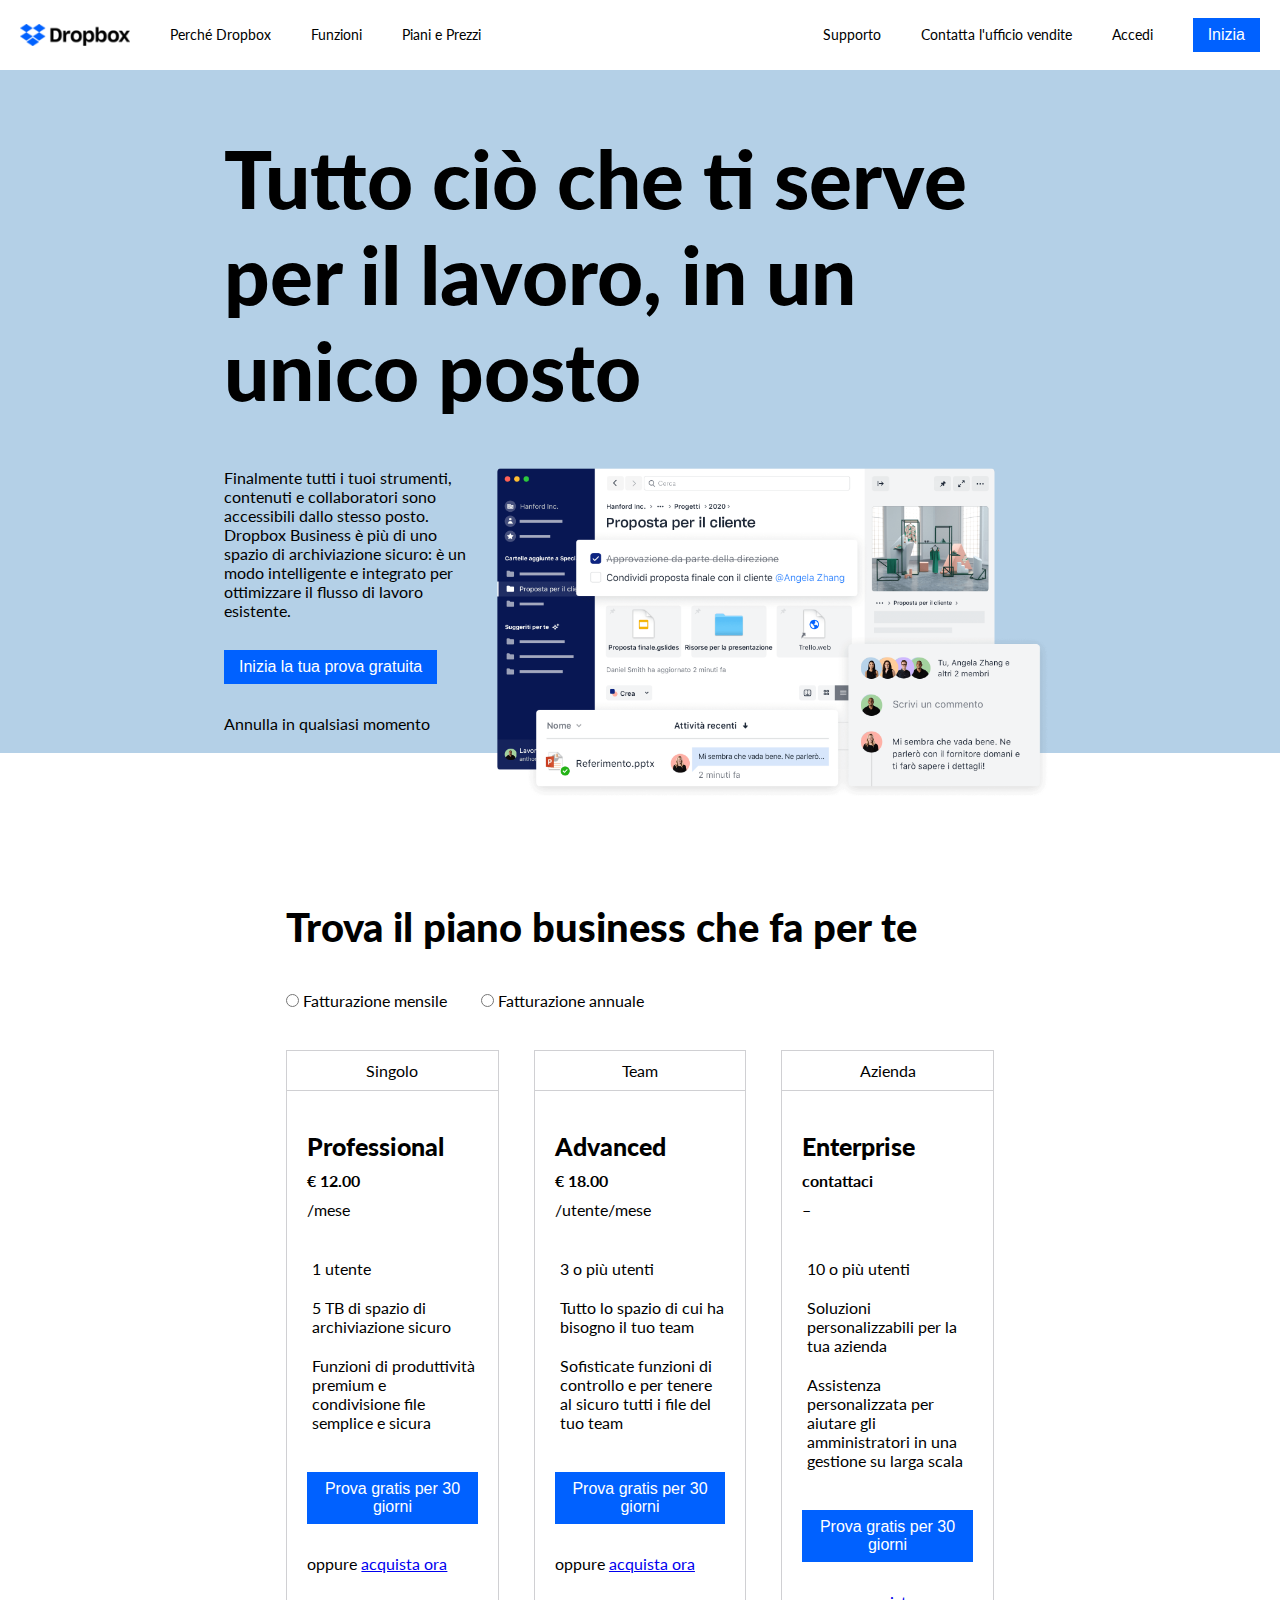
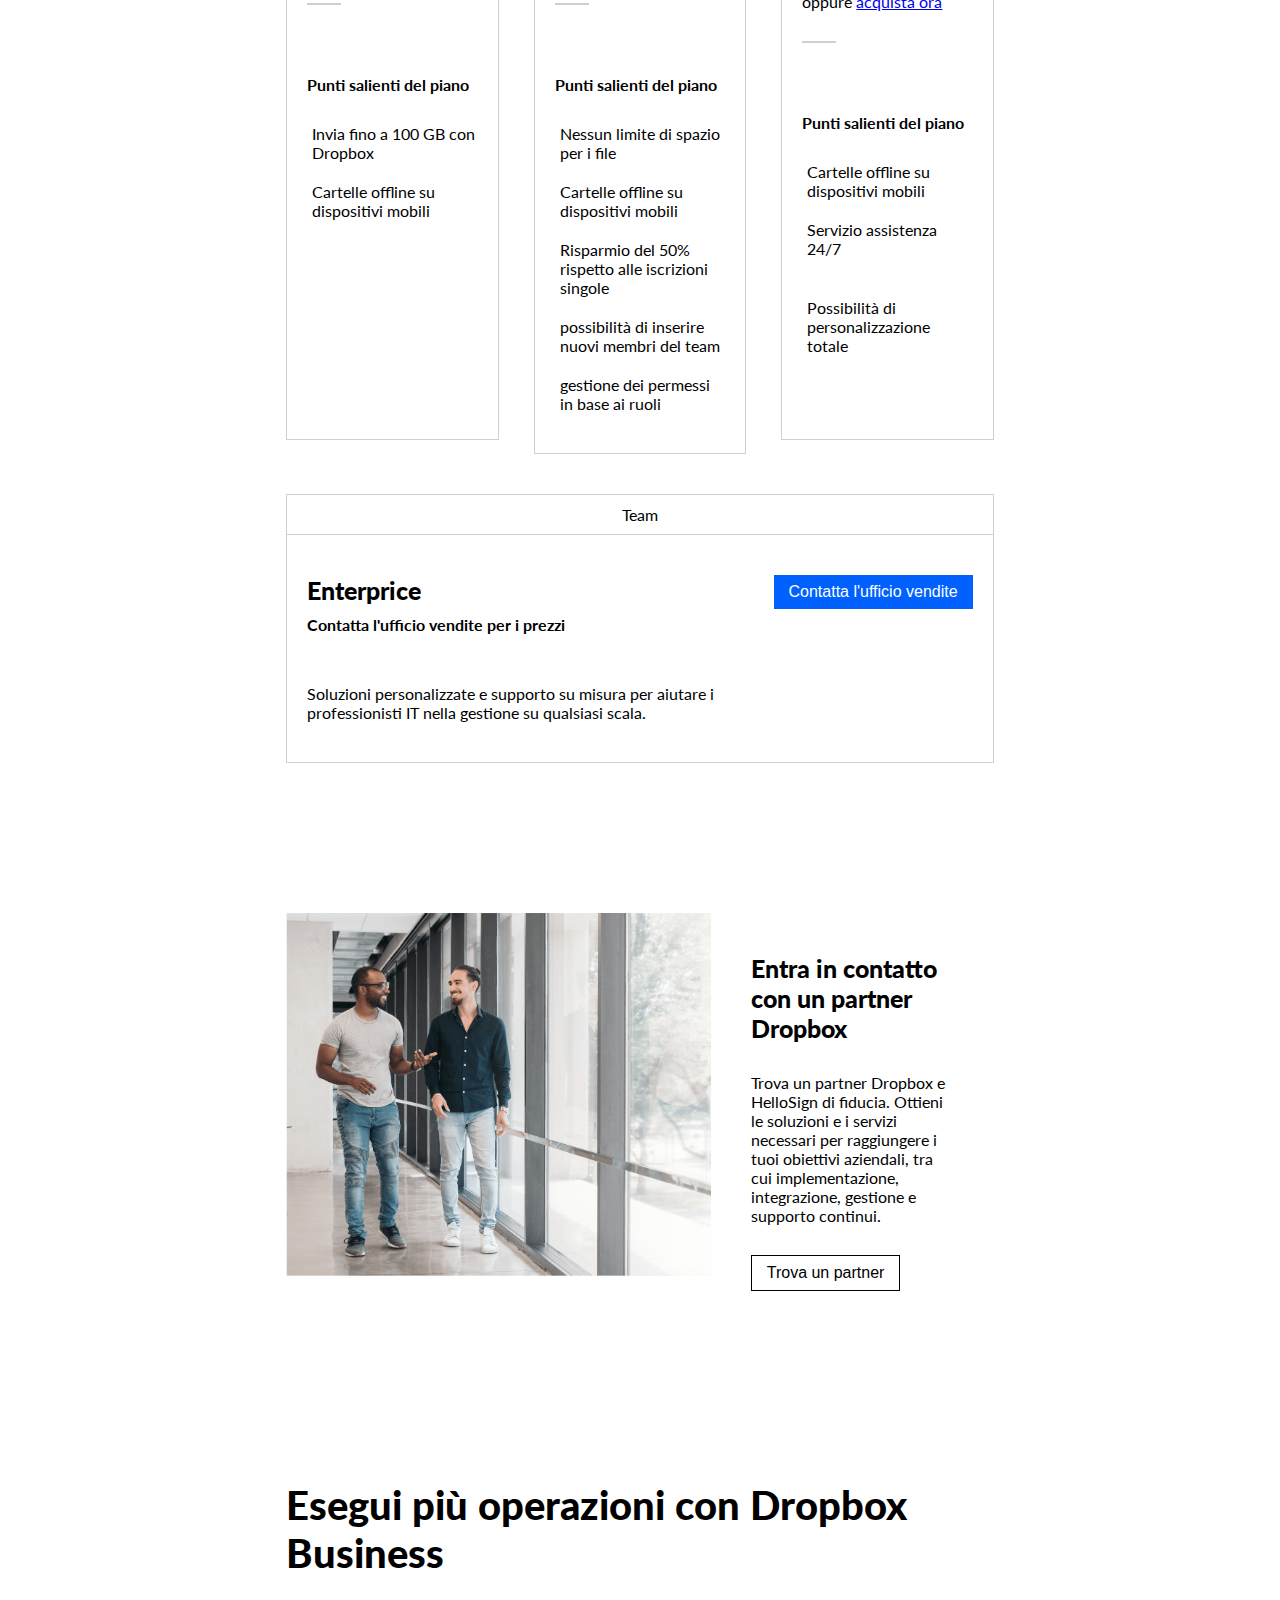
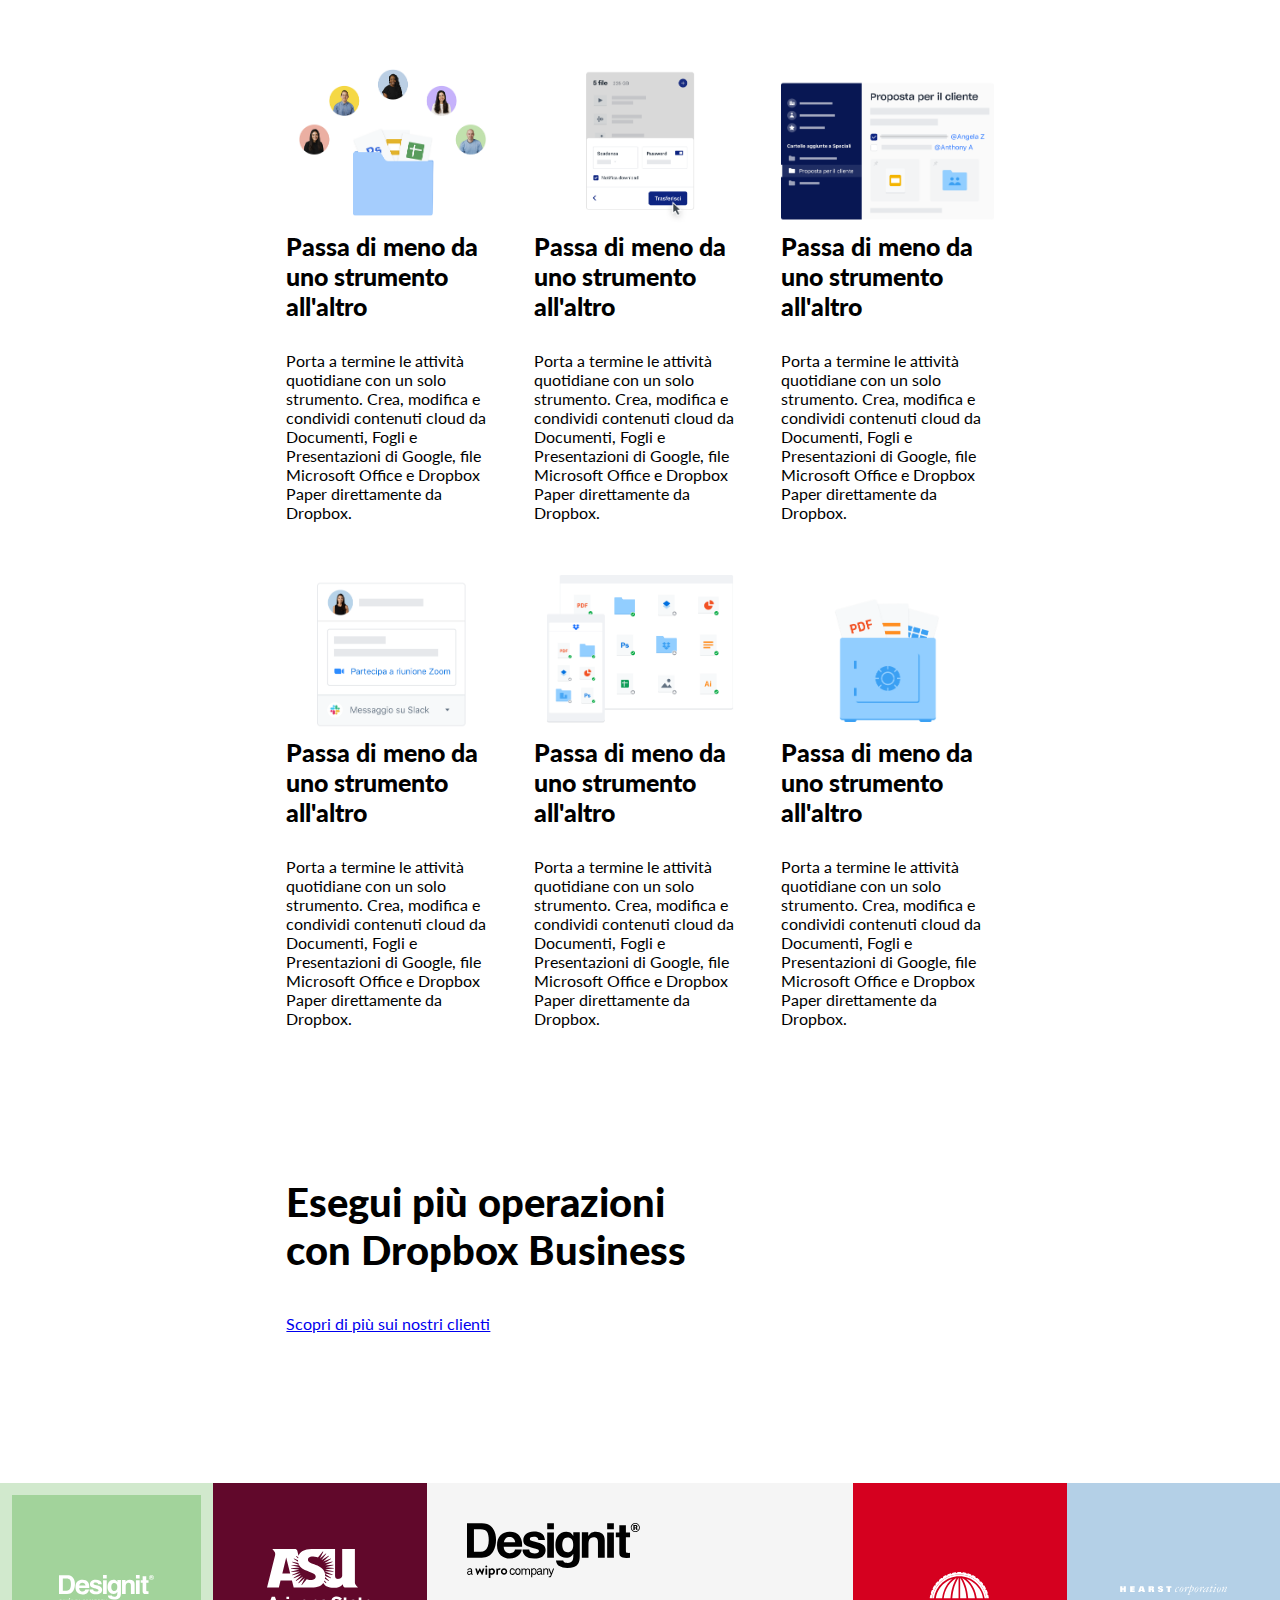
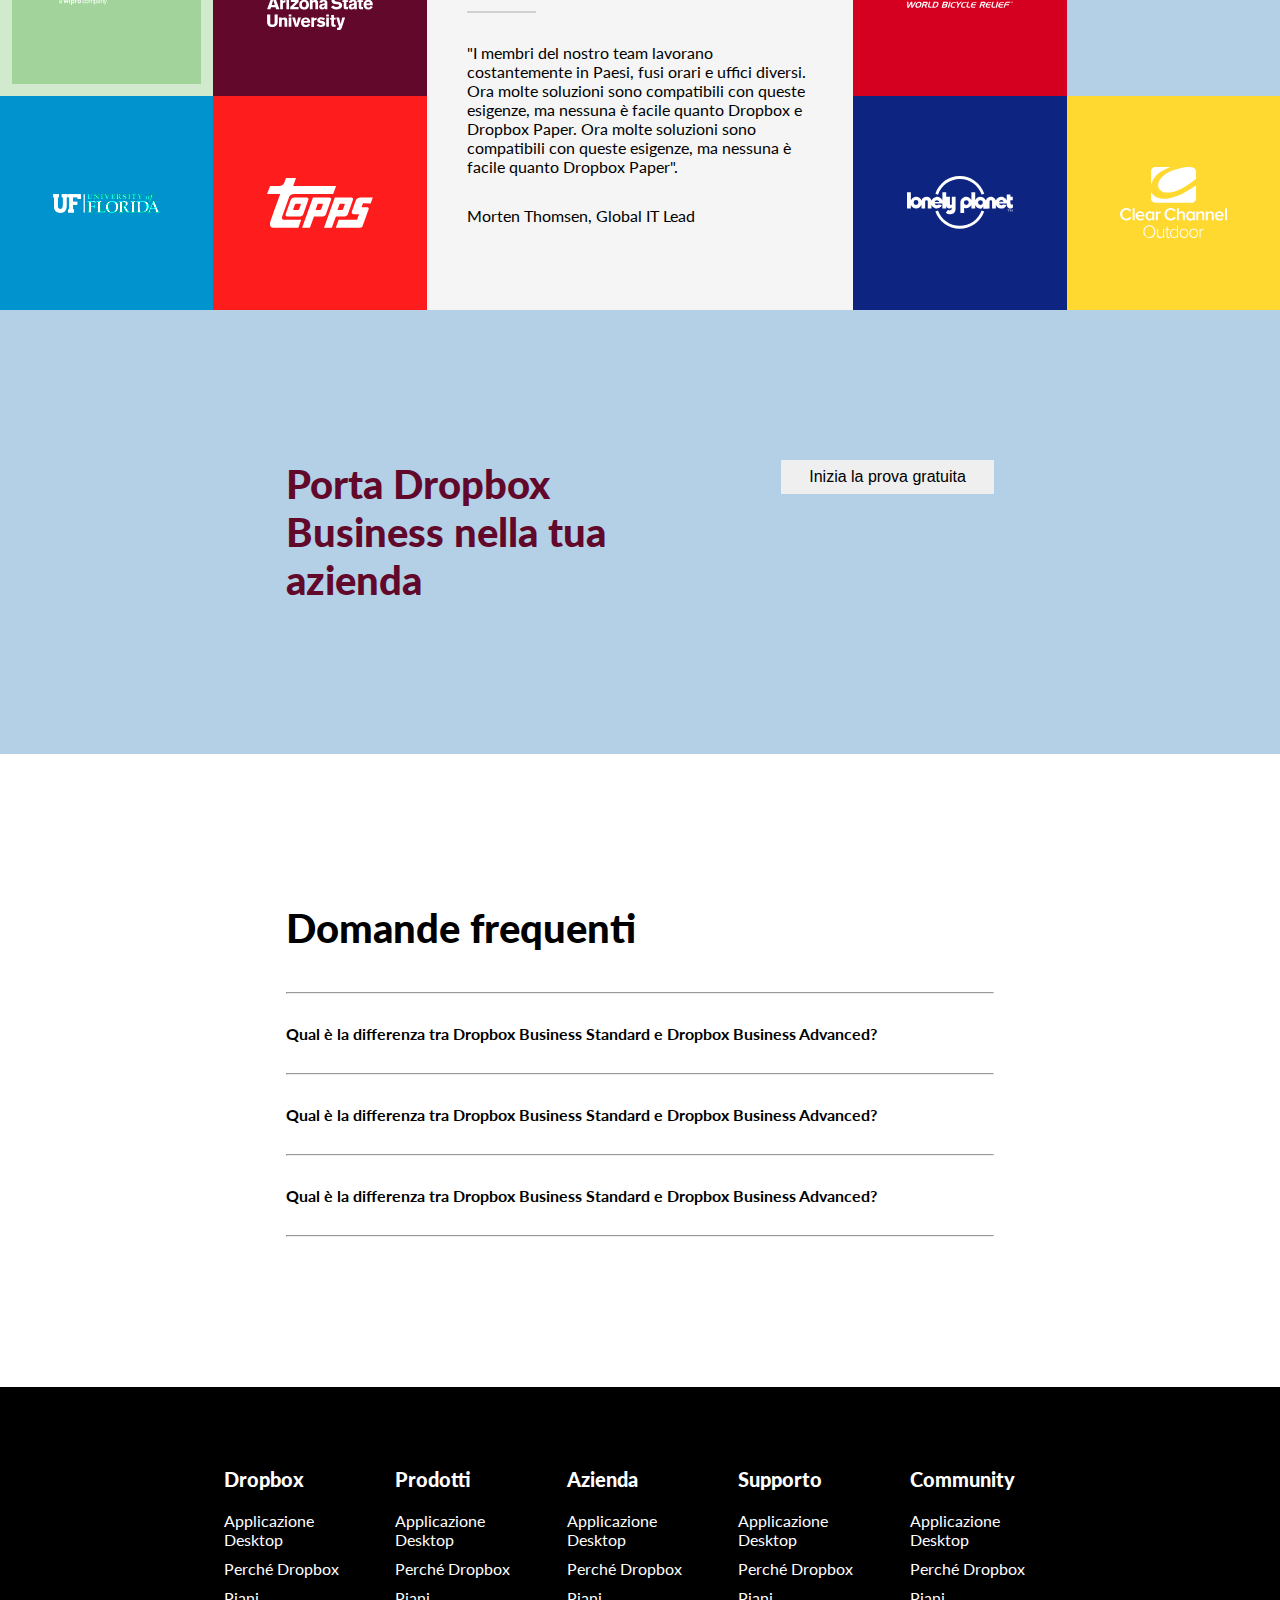
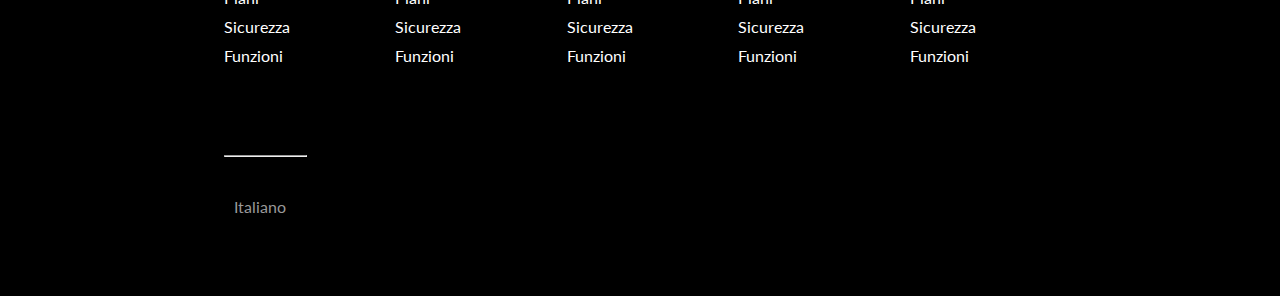
==== bonus/index.html @ 6f103308 "Creazione area di lavoro bonuss (pagina aggiuntiva - integrazioni)" ====
<!DOCTYPE html>
<html lang="it">
    <head>
        <meta charset="UTF-8">
        <meta http-equiv="X-UA-Compatible" content="IE=edge">
        <meta name="viewport" content="width=device-width, initial-scale=1.0">
        <title>Dropbox</title>
        <link rel="stylesheet" href="./css/style.css">
        <link rel="preconnect" href="https://fonts.googleapis.com">
        <link rel="preconnect" href="https://fonts.gstatic.com" crossorigin>
        <link href="https://fonts.googleapis.com/css2?family=Lato:wght@300;400;700;900&display=swap" rel="stylesheet">
        <link rel="stylesheet" href="https://cdnjs.cloudflare.com/ajax/libs/font-awesome/6.2.0/css/all.min.css" integrity="sha512-xh6O/CkQoPOWDdYTDqeRdPCVd1SpvCA9XXcUnZS2FmJNp1coAFzvtCN9BmamE+4aHK8yyUHUSCcJHgXloTyT2A==" crossorigin="anonymous" referrerpolicy="no-referrer" />
    </head>
    <body>
        <!-- Header -->
        <header>
            <div class="row">
                <div class="col col-sx">
                    <div class="contenuto-col-sx">
                        <img src="./img/logo-small.png" alt="logo-dropbox">
                        <nav>
                            <ul>
                                <li>Perché Dropbox</li>
                                <li>Funzioni</li>
                                <li>Piani e Prezzi</li>
                            </ul>
                        </nav>
                    </div>
                </div>
                <div class="col col-dx">
                    <div class="contenuto-col-dx">
                        <nav>
                            <ul>
                                <li>Supporto</li>
                                <li>Contatta l'ufficio vendite</li>
                                <li>Accedi</li>
                            </ul>
                        </nav>                       
                        <button class="btn btn-blue">Inizia</button>                      
                    </div>
                </div>
            </div>
        </header>
        <!-- Main -->
        <main>
            <div class="jumbotron">
                <div class="container container-jumbo">
                    <div class="row">
                        <div class="col-full">
                            <div class="contenuto-h1">
                                <h1>Tutto ciò che ti serve per il lavoro, in un unico posto</h1>
                            </div>
                        </div>
                    </div>
                    <div class="row margin-top-50">
                        <div class="col-30">
                            <div class="jumbo-copy">
                                <p>
                                    Finalmente tutti i tuoi strumenti, contenuti e collaboratori sono accessibili dallo stesso posto. Dropbox Business è più di uno spazio di archiviazione sicuro: è un modo intelligente e integrato per ottimizzare il flusso di lavoro esistente.
                                </p>
                                <button class="btn btn-blue margin-top-30">Inizia la tua prova gratuita</button>
                                <p class="margin-top-30">Annulla in qualsiasi momento</p>
                                <i class="margin-top-50 fa-solid fa-arrow-down"></i>
                            </div>
                        </div>
                        <div class="col-70">
                            <div class="jumbo-image">
                                <img src="./img/jumbo.png" alt="">
                            </div>
                        </div>
                    </div>
                </div>
            </div>
            <!-- Inizio container interno -->
            <div class="container">
                <div class="container-interno">
                    <div class="row margin-top-150">
                        <div class="col-full">
                            <div>
                                <h2 class="padding-bottom-40">Trova il piano business che fa per te</h2>
                                <input type="radio" id="monthly" name="monthly">
                                <label for="radio">Fatturazione mensile</label>
                                <input type="radio" id="annual" name="anual">
                                <label for="annual">Fatturazione annuale</label>
                            </div>
                        </div>
                    </div>
                    <div class="row">

                        <!-- Colonna 1 -->
                        
                        <div class="col-30">
                            <div class="pricing-head">
                                <div class="tab-header">
                                    <i class="fa-solid fa-user"></i>
                                    <span>Singolo</span>
                                </div>
                            </div>
                            <div class="contenuto contenuto-pricing min-height-950">
                                <div class="post-head padding-bottom-40">
                                    <h3>Professional</h3>
                                    <p class="padding-top-bottom-10"><strong>&#8364; 12.00</strong></p>
                                    <p>&#47;mese</p>
                                </div>
                                <div class="features padding-bottom-40">
                                    <ul>
                                        <li>
                                            <i class="fa-solid fa-user"></i>
                                            <div>1 utente</div>
                                        </li>
                                        <li class="padding-top-bottom-20">
                                            <i class="fa-solid fa-folder"></i>
                                            <div>5 TB di spazio di archiviazione sicuro</div>
                                        </li>
                                        <li>
                                            <i class="fa-solid fa-share-nodes"></i>
                                            <div>Funzioni di produttività premium e condivisione file semplice e sicura</div>
                                        </li>
                                    </ul>
                                </div>
                                <div class="cta padding-bottom-40">
                                    <button class="btn btn-blue btn-full">Prova gratis per 30 giorni</button>
                                    <p class="padding-top-bottom-30">oppure <a href="#">acquista ora</a></p>
                                    <hr>
                                </div>
                                <div class="features-2">
                                    <p class="padding-top-bottom-30"><strong>Punti salienti del piano</strong></p>
                                    <ul>
                                        <li>
                                            <i class="fa-solid fa-check"></i>
                                            <div>Invia fino a 100 GB con Dropbox</div>
                                        </li>
                                        <li class="padding-top-bottom-20">
                                            <i class="fa-solid fa-check"></i>
                                            <div>Cartelle offline su dispositivi mobili</div>
                                        </li>
                                    </ul>
                                </div>
                            </div>
                        </div>

                        <!-- Colonna 2 -->

                        <div class="col-30">
                            <div class="pricing-head">
                                <div class="tab-header">
                                    <i class="fa-solid fa-users"></i>
                                    <span>Team</span>
                                </div>
                            </div>
                            <div class="contenuto contenuto-pricing min-height-950">
                                <div class="post-head padding-bottom-40">
                                    <h3>Advanced</h3>
                                    <p class="padding-top-bottom-10"><strong>&#8364; 18.00</strong></p>
                                    <p>&#47;utente&#47;mese</p>
                                </div>
                                <div class="features padding-bottom-40">
                                    <ul>
                                        <li>
                                            <i class="fa-solid fa-user"></i>
                                            <div>3 o più utenti</div>
                                        </li>
                                        <li>
                                            <i class="fa-solid fa-folder"></i>
                                            <div>Tutto lo spazio di cui ha bisogno il tuo team</div>
                                        </li>
                                        <li>
                                            <i class="fa-solid fa-share-nodes"></i>
                                            <div>Sofisticate funzioni di controllo e per tenere al sicuro tutti i file del tuo team</div>
                                        </li>
                                    </ul>
                                </div>
                                <div class="cta padding-bottom-40">
                                    <button class="btn btn-blue btn-full">Prova gratis per 30 giorni</button>
                                    <p class="padding-top-bottom-30">oppure <a href="#">acquista ora</a></p>
                                    <hr>
                                </div>
                                <div class="features-2">
                                    <p class="padding-top-bottom-30"><strong>Punti salienti del piano</strong></p>
                                    <ul>
                                        <li>
                                            <i class="fa-solid fa-check"></i>
                                            <div>Nessun limite di spazio per i file</div>
                                        </li>
                                        <li>
                                            <i class="fa-solid fa-check"></i>
                                            <div>Cartelle offline su dispositivi mobili</div>
                                        </li>
                                        <li>
                                            <i class="fa-solid fa-check"></i>
                                            <div>Risparmio del 50% rispetto alle iscrizioni singole</div>
                                        </li>
                                        <li>
                                            <i class="fa-solid fa-check"></i>
                                            <div>possibilità di inserire nuovi membri del team</div>
                                        </li>
                                        <li>
                                            <i class="fa-solid fa-check"></i>
                                            <div>gestione dei permessi in base ai ruoli</div>
                                        </li>
                                    </ul>
                                </div>
                            </div>
                        </div>

                        <!-- Colonna 3 -->

                        <div class="col-30">
                            <div class="pricing-head">
                                <div class="tab-header">
                                    <i class="fa-solid fa-building"></i>
                                    <span>Azienda</span>
                                </div>
                            </div>
                            <div class="contenuto contenuto-pricing min-height-950">
                                <div class="post-head padding-bottom-40">
                                    <h3>Enterprise</h3>
                                    <p class="padding-top-bottom-10"><strong>contattaci</strong></p>
                                    <p>&#8211;</p>
                                </div>
                                <div class="features padding-bottom-40">
                                    <ul>
                                        <li>
                                            <i class="fa-solid fa-user"></i>
                                            <div>10 o più utenti</div>
                                        </li>
                                        <li>
                                            <i class="fa-solid fa-folder"></i>
                                            <div>Soluzioni personalizzabili per la tua azienda</div>
                                        </li>
                                        <li>
                                            <i class="fa-solid fa-share-nodes"></i>
                                            <div>Assistenza personalizzata per aiutare gli amministratori in una gestione su larga scala</div>
                                        </li>
                                    </ul>
                                </div>
                                <div class="cta padding-bottom-40">
                                    <button class="btn btn-blue btn-full">Prova gratis per 30 giorni</button>
                                    <p class="padding-top-bottom-30">oppure <a href="#">acquista ora</a></p>
                                    <hr>
                                </div>
                                <div class="features-2">
                                    <p class="padding-top-bottom-30"><strong>Punti salienti del piano</strong></p>
                                    <ul>
                                        <li>
                                            <i class="fa-solid fa-check"></i>
                                            <div>Cartelle offline su dispositivi mobili</div>
                                        </li>
                                        <li class="padding-top-bottom-20">
                                            <i class="fa-solid fa-check"></i>
                                            <div>Servizio assistenza 24&#47;7</div>
                                        </li>
                                        <li class="padding-top-bottom-20">
                                            <i class="fa-solid fa-check"></i>
                                            <div>Possibilità di personalizzazione totale</div>
                                        </li>
                                    </ul>
                                </div>
                            </div>
                        </div>
                    </div>

                    <!-- Riga 2 -->

                    <div class="row margin-bottom-150">
                        <div class="col-100">
                            <div class="pricing-head">
                                <div class="tab-header">
                                    <i class="fa-solid fa-building"></i>
                                    <span>Team</span>
                                </div>
                            </div>
                            <div class="row">
                                <div class="col-100">
                                    <div class="contenuto contenuto-pricing flex-space-between">
                                        <div class="col-70">
                                            <div class="post-head">
                                                <h3>Enterprice</h3>
                                                <p class="padding-top-bottom-10"><strong>Contatta l'ufficio vendite per i prezzi</strong></p>
                                                <p class="padding-top-40">Soluzioni personalizzate e supporto su misura per aiutare i professionisti IT nella gestione su qualsiasi scala.</p>
                                            </div>
                                        </div>
                                        <div class="col">
                                            <div class="post-head">
                                                <button class="btn btn-blue btn-full">Contatta l'ufficio vendite</button>
                                            </div>
                                        </div>
                                    </div>
                                </div>
                            </div>
                        </div>
                    </div>

                    <!-- riga 3 -->
                    <div class="row">
                        <div class="col-60">
                            <div class="contenitore-foto">
                                <img src="./img/partner.png" alt="due-partners">
                            </div>
                        </div>
                        <div class="col-40">
                            <div class="contenuto-copy padding-40">
                                <h3>Entra in contatto con un partner Dropbox</h3>
                                <p class="padding-top-bottom-30">Trova un partner Dropbox e HelloSign di fiducia. Ottieni le soluzioni e i servizi necessari per raggiungere i tuoi obiettivi aziendali, tra cui implementazione, integrazione, gestione e supporto continui.</p>
                                <button class="btn btn-border">Trova un partner</button>
                            </div>
                        </div>
                    </div>

                    <!-- Riga 4 -->
                    <div class="row margin-top-150">
                        <div class="col-full">
                            <div>
                                <h2 class="padding-bottom-40">Esegui più operazioni con Dropbox Business</h2>
                                <div class="cards">
                                    <div class="single-card">
                                        <img src="./img/business-feature-switching-tools.png" alt="grafica-tools-che-switchano">
                                        <h3 class="padding-bottom-30">Passa di meno da uno strumento all'altro</h3>
                                        <p>Porta a termine le attività quotidiane con un solo strumento. Crea, modifica e condividi contenuti cloud da Documenti, Fogli e Presentazioni di Google, file Microsoft Office e Dropbox Paper direttamente da Dropbox.</p>
                                    </div>
                                    <div class="single-card">
                                        <img src="./img/business-feature-send-files-it.png" alt="grafica-tools-che-switchano">
                                        <h3 class="padding-bottom-30">Passa di meno da uno strumento all'altro</h3>
                                        <p>Porta a termine le attività quotidiane con un solo strumento. Crea, modifica e condividi contenuti cloud da Documenti, Fogli e Presentazioni di Google, file Microsoft Office e Dropbox Paper direttamente da Dropbox.</p>
                                    </div>
                                    <div class="single-card">
                                        <img src="./img/business-feature-coordinate-it.png" alt="grafica-tools-che-switchano">
                                        <h3 class="padding-bottom-30">Passa di meno da uno strumento all'altro</h3>
                                        <p>Porta a termine le attività quotidiane con un solo strumento. Crea, modifica e condividi contenuti cloud da Documenti, Fogli e Presentazioni di Google, file Microsoft Office e Dropbox Paper direttamente da Dropbox.</p>
                                    </div>
                                    <div class="single-card">
                                        <img src="./img/business-feature-integrations-it.png" alt="grafica-tools-che-switchano">
                                        <h3 class="padding-bottom-30">Passa di meno da uno strumento all'altro</h3>
                                        <p>Porta a termine le attività quotidiane con un solo strumento. Crea, modifica e condividi contenuti cloud da Documenti, Fogli e Presentazioni di Google, file Microsoft Office e Dropbox Paper direttamente da Dropbox.</p>
                                    </div>
                                    <div class="single-card">
                                        <img src="./img/business-feature-multi-device.png" alt="grafica-tools-che-switchano">
                                        <h3 class="padding-bottom-30">Passa di meno da uno strumento all'altro</h3>
                                        <p>Porta a termine le attività quotidiane con un solo strumento. Crea, modifica e condividi contenuti cloud da Documenti, Fogli e Presentazioni di Google, file Microsoft Office e Dropbox Paper direttamente da Dropbox.</p>
                                    </div>
                                    <div class="single-card">
                                        <img src="./img/business-feature-security.png" alt="grafica-tools-che-switchano">
                                        <h3 class="padding-bottom-30">Passa di meno da uno strumento all'altro</h3>
                                        <p>Porta a termine le attività quotidiane con un solo strumento. Crea, modifica e condividi contenuti cloud da Documenti, Fogli e Presentazioni di Google, file Microsoft Office e Dropbox Paper direttamente da Dropbox.</p>
                                    </div>
                                </div>
                            </div>
                        </div>
                    </div>
                    <!-- Riga 4 -->
                    <div class="row margin-top-150 margin-bottom-150">
                        <div class="col-60">
                            <div>
                                <h2 class="padding-bottom-40">Esegui più operazioni con Dropbox Business</h2>
                                <a href="#">Scopri di più sui nostri clienti</a>
                            </div>
                        </div>
                    </div>
                </div>
            </div>
            <!-- Fine container interno -->
            <!-- Sezione tutto schermo -->
            <div class="row">
                <div class="col-33">
                    <div class="contenuto-brand-cards">
                        <div class="row height-100">
                            <div class="col-50 height-50">
                                <div class="contenuto-brand designth">
                                    <img src="./img/designit.svg" alt="logo-designit">
                                </div>
                            </div>
                            <div class="col-50 height-50">
                                <div class="contenuto-brand asu">
                                    <img src="./img/arizona_state_university.svg" alt="logo-asu">
                                </div>
                            </div>
                            <div class="col-50 height-50">
                                <div class="contenuto-brand uf">
                                    <img src="./img/university_of_florida.svg" alt="logo-university-of-florida">
                                </div>
                            </div>
                            <div class="col-50 height-50">
                                <div class="contenuto-brand topps">
                                    <img src="./img/topps.svg" alt="logo-topps">
                                </div>
                            </div>
                        </div>                      
                    </div>
                </div>
                <div class="col-33">
                    <div class="contenuto-brand-cards copy-cards padding-40 gray">
                        <img class="padding-bottom-30" src="./img/designit.svg" alt="logo-designit">
                        <hr>
                        <p class="padding-top-bottom-30">"I membri del nostro team lavorano costantemente in Paesi, fusi orari e uffici diversi. Ora molte soluzioni sono compatibili con queste esigenze, ma nessuna è facile quanto Dropbox e Dropbox Paper. Ora molte soluzioni sono compatibili con queste esigenze, ma nessuna è facile quanto Dropbox Paper".</p>
                        <p>Morten Thomsen, Global IT Lead</p>
                    </div>
                </div>
                <div class="col-33">
                    <div class="contenuto-brand-cards">
                        <div class="row height-100">
                            <div class="col-50 height-50">
                                <div class="contenuto-brand world">
                                    <img src="./img/world_bicycle_relief.svg" alt="logo-world">
                                </div>
                            </div>
                            <div class="col-50 height-50">
                                <div class="contenuto-brand hearst">
                                    <img src="./img/hearst_corp.svg" alt="logo-hearst">
                                </div>
                            </div>
                            <div class="col-50 height-50">
                                <div class="contenuto-brand lonely">
                                    <img src="./img/lonely_planet.svg" alt="logo-lonely">
                                </div>
                            </div>
                            <div class="col-50 height-50">
                                <div class="contenuto-brand clear">
                                    <img src="./img/clear_channel.svg" alt="logo-clear">
                                </div>
                            </div>
                        </div>                      
                    </div>
                </div>
            </div>
            <!-- Fine tutto schermo -->
            <!-- Inizio container interno -->
            <div class="celestino">
                <div class="container">
                    <div class="container-interno">
                        <div class="row">
                            <div class="col-100">
                                <div class="contenuto-celestino margin-top-150 margin-bottom-150">
                                    <h2>Porta Dropbox Business nella tua azienda</h2>
                                    <span><button class="btn btn-white">Inizia la prova gratuita</button></span>
                                </div>
                            </div>
                        </div>
                    </div>
                </div>
            </div>
            <!-- Inizio FAQs -->
            <div class="section">
                <div class="container">
                    <div class="container-interno">
                        <div class="row">
                            <div class="col-100">
                                <div class="contenuto-faq margin-top-150 margin-bottom-150">
                                    <h2 class="padding-bottom-40">Domande frequenti</h2>
                                    <hr>
                                    <div class="faq">
                                        <p><strong>Qual è la differenza tra Dropbox Business Standard e Dropbox Business Advanced?</strong></p>
                                        <i class="fa-solid fa-angle-down"></i>
                                    </div>
                                    <hr>
                                    <div class="faq">
                                        <p><strong>Qual è la differenza tra Dropbox Business Standard e Dropbox Business Advanced?</strong></p>
                                        <i class="fa-solid fa-angle-down"></i>
                                    </div>
                                    <hr>
                                    <div class="faq">
                                        <p><strong>Qual è la differenza tra Dropbox Business Standard e Dropbox Business Advanced?</strong></p>
                                        <i class="fa-solid fa-angle-down"></i>
                                    </div>
                                    <hr>
                                </div>
                            </div>
                        </div>
                    </div>
                </div>
            </div>
        </main>
        <!-- Inizio footer -->
        <footer>
            <div class="container">
                <div class="row ">
                    <div class="col-footer">
                        <nav class="contenuto-navigazione">
                            <h4 class="padding-bottom-20">Dropbox</h4>
                            <ul>
                                <li>Applicazione Desktop</li>
                                <li>Perché Dropbox</li>
                                <li>Piani</li>
                                <li>Sicurezza</li>
                                <li>Funzioni</li>
                            </ul>
                        </nav>
                    </div>
                    <div class="col-footer">
                        <nav class="contenuto-navigazione">
                            <h4 class="padding-bottom-20">Prodotti</h4>
                            <ul>
                                <li>Applicazione Desktop</li>
                                <li>Perché Dropbox</li>
                                <li>Piani</li>
                                <li>Sicurezza</li>
                                <li>Funzioni</li>
                            </ul>
                        </nav>
                    </div>
                    <div class="col-footer">
                        <nav class="contenuto-navigazione">
                            <h4 class="padding-bottom-20">Azienda</h4>
                            <ul>
                                <li>Applicazione Desktop</li>
                                <li>Perché Dropbox</li>
                                <li>Piani</li>
                                <li>Sicurezza</li>
                                <li>Funzioni</li>
                            </ul>
                        </nav>
                    </div>
                    <div class="col-footer">
                        <nav class="contenuto-navigazione">
                            <h4 class="padding-bottom-20">Supporto</h4>
                            <ul>
                                <li>Applicazione Desktop</li>
                                <li>Perché Dropbox</li>
                                <li>Piani</li>
                                <li>Sicurezza</li>
                                <li>Funzioni</li>
                            </ul>
                        </nav>
                    </div>
                    <div class="col-footer">
                        <nav class="contenuto-navigazione">
                            <h4 class="padding-bottom-20">Community</h4>
                            <ul>
                                <li>Applicazione Desktop</li>
                                <li>Perché Dropbox</li>
                                <li>Piani</li>
                                <li>Sicurezza</li>
                                <li>Funzioni</li>
                            </ul>
                        </nav>
                    </div>
                </div>
                <div class="row">
                    <div class="col-100">
                        <div class="contenuto-copyright padding-bottom-40">
                            <hr>
                            <div class="translator">
                                <i class="fa-solid fa-earth-americas"></i>
                                <p>Italiano</p>
                                <i class="fa-solid fa-caret-up"></i>
                            </div>
                        </div>
                    </div>
                </div>
            </div>
        </footer>
    </body>
</html>
---- bonus/css/style.css ----
* {
    padding: 0;
    margin: 0;
    box-sizing: border-box;
}

body {
    font-family: 'Lato', sans-serif;
}

h1 {
    font-size: 80px;
    font-weight: 900;
}

h2 {
    font-size: 40px;
    font-weight: 900; 
}

h3 {
    font-size: 25px;
    font-weight: 900; 
}

h4 {
    font-size: 20px;
    font-weight: 900;
}

p {
    font-size: 16px;
}

img {
    width: 100%;
}

.container {
    width: 65%;
    margin: 0 auto;
}

.container-interno {
    width: 85%;
    max-width: 1000px;
    margin: 0 auto;
}

header {
    height: 70px;
    padding: 0 20px;
    display: flex;
    align-items: center;
    position: fixed;
    width: 100%;
    z-index: 10;
    background-color: #fff;

}

main {
    padding-top: 70px;
    width: 100%;
}

footer {
    background: #000;
    color: #fff;
}

.row {
    width: 100%;
    display: flex;
    justify-content: space-between;
}

.flex-space-between {
    display: flex;
    justify-content: space-between;
}

.col-30 {
    width: 30%;
}

.col-33 {
    width: calc(100% / 3);
    height: calc(100vw /3);
}

.col-40 {
    width: 40%;
}

.col-50 {
    width: 50%;
}

.col-60 {
    width: 60%;
}

.col-70 {
    width: 70%;
}

.col-100 {
    width: 100%;
}

.col-footer {
    width: calc(100% / 5 - 20px);
}

.min-height-950 {
    min-height: 950px;
}

.btn {
    padding: 8px 15px;
    font-size: 16px;
    border: none;
}

.btn-full {
    width: 100%;
}

.btn-blue {
    color: #fff;
    background-color: #0061ff;
}

btn-white {
    background-color: #fff;
    color: #000;
}

.btn-border {
    color: #000;
    background-color: transparent;
    border: 1px solid #000;
}

.btn-border:hover {
    color: #fff;
    background-color: #000;
    border: 1px solid #000;
}

.margin-top-50 {
    margin-top: 50px;
}

.margin-top-30 {
    margin-top: 30px;
}

.margin-top-150 {
    margin-top: 150px;
}

.margin-bottom-150 {
    margin-bottom: 150px;
}

.padding-top-bottom-10 {
    padding: 10px 0;
}

.padding-top-bottom-20 {
    padding: 20px 0;
}

.padding-30 {
    padding: 30px;
}

.padding-40 {
    padding: 40px;
}

.padding-top-bottom-30 {
    padding: 30px 0;
}

.padding-bottom-40 {
    padding-bottom: 40px;
}

.padding-top-40 {
    padding-top: 40px;
}

.padding-bottom-30 {
    padding-bottom: 30px;
}

.padding-bottom-20 {
    padding-bottom: 20px;
}

/* Header */

.contenuto-col-sx, .contenuto-col-dx {
    height: 70px;
    display: flex;
    align-items: center;
}

header nav {
    display: flex;
    align-items: center;
}

header img {
    width: 110px;
    height: auto;
}

header ul {
    font-size: 14px;
    display: flex;
    list-style-type: none;
    padding: 0 20px;
}

header li {
    padding: 0 20px;
    line-height: 0px;
}

/* Main */

.jumbotron {
    background-color: #b4d0e7;
}

.jumbotron .container {
    padding: 60px 0 20px;
    max-width: 1100px;
}

.jumbotron i {
    font-size: 50px;
}

.jumbotron img {
    position: absolute;
    top: 0;
    left: 0;
}

.jumbo-image {
    position: relative;
    height: 100%;
}

label {
    padding-right: 30px
}

.pricing-head, .contenuto-pricing, .cta hr, .copy-cards hr {
    border: 1px solid #d0d0d3;
}

.pricing-head {
    margin-top: 40px;
    border-bottom: none;
    text-align: center;
    padding: 10px 0;
}

.contenuto-pricing {
    padding: 40px 20px;
}

.features ul, .features-2 ul {
    list-style-type: none;
}

.features li, .features-2 li {
    display: flex;
}

.features i, .features-2 i {
    font-size: 14px;
    padding: 5px 5px 0 0;
}

.cta hr, .copy-cards hr {
    width: 20%;
}

.features-2 i {
    color: #0061ff;
    -webkit-text-stroke: 1px #0061ff;
    font-weight: 900;
}

.features-2 li:nth-child(2n+2), .features li:nth-child(2n+2) {
    padding: 20px 0;
}

.cards {
    display: flex;
    justify-content: space-between;
    flex-wrap: wrap;
}

.single-card {
    width: 30%;
    margin-top: 40px;
}

.height-50 {
    height: 50%;
}

.contenuto-brand-cards {
    height: 100%;
}

.height-100 {
    height: 100%;
    flex-wrap: wrap;
}

.contenuto-brand {
    width: 100%;
    height: 100%;
    background-color: red;
    display: flex;
    justify-content: center;
}



.contenuto-brand img {
    width: 50%;
    object-fit: contain;
    filter: invert(100%) sepia(1%) saturate(3933%) hue-rotate(139deg) brightness(114%) contrast(101%);   
}

.copy-cards img {
    width: 50%;
}

.designth {
    background-color: #a2d39b;
    border: 1vw solid #d1e9cd;
}

.asu {
    background-color: #61082b;
}

.uf {
    background-color: #0093ce;
}

.topps {
    background-color: #ff1c1c;
}

.world {
    background-color: #d5001f;
}

.hearst {
    background-color: #b4d0e7;
}

.lonely {
    background-color: #0d2481;
}

.clear {
    background-color: #ffd830;
}

.gray {
    background-color: #f5f5f5;
}

.celestino {
    background-color: #b4d0e7;
}

.contenuto-celestino {
    display: flex;
    justify-content: space-between;
}


.contenuto-celestino h2 {
    width: 60%;
    color: #61082b;
}

.contenuto-celestino span {
    width: 30%;
} 

.contenuto-celestino .btn {
    width: 100%;
}

.faq {
    display: flex;
    justify-content: space-between;
    padding: 30px 30px 30px 0;
}

.contenuto-navigazione {
    padding: 80px 0;
}

footer ul {
    list-style-type: none;
}

footer li {
    padding-bottom: 10px;
}

footer hr {
    width: 10%;
}

.translator {
    display: flex;
    align-items: center;
    padding: 40px 0;
    color: #999999;
}

.translator p {
    padding: 0 10px;
}

.translator i {
    font-size: 12px;
}
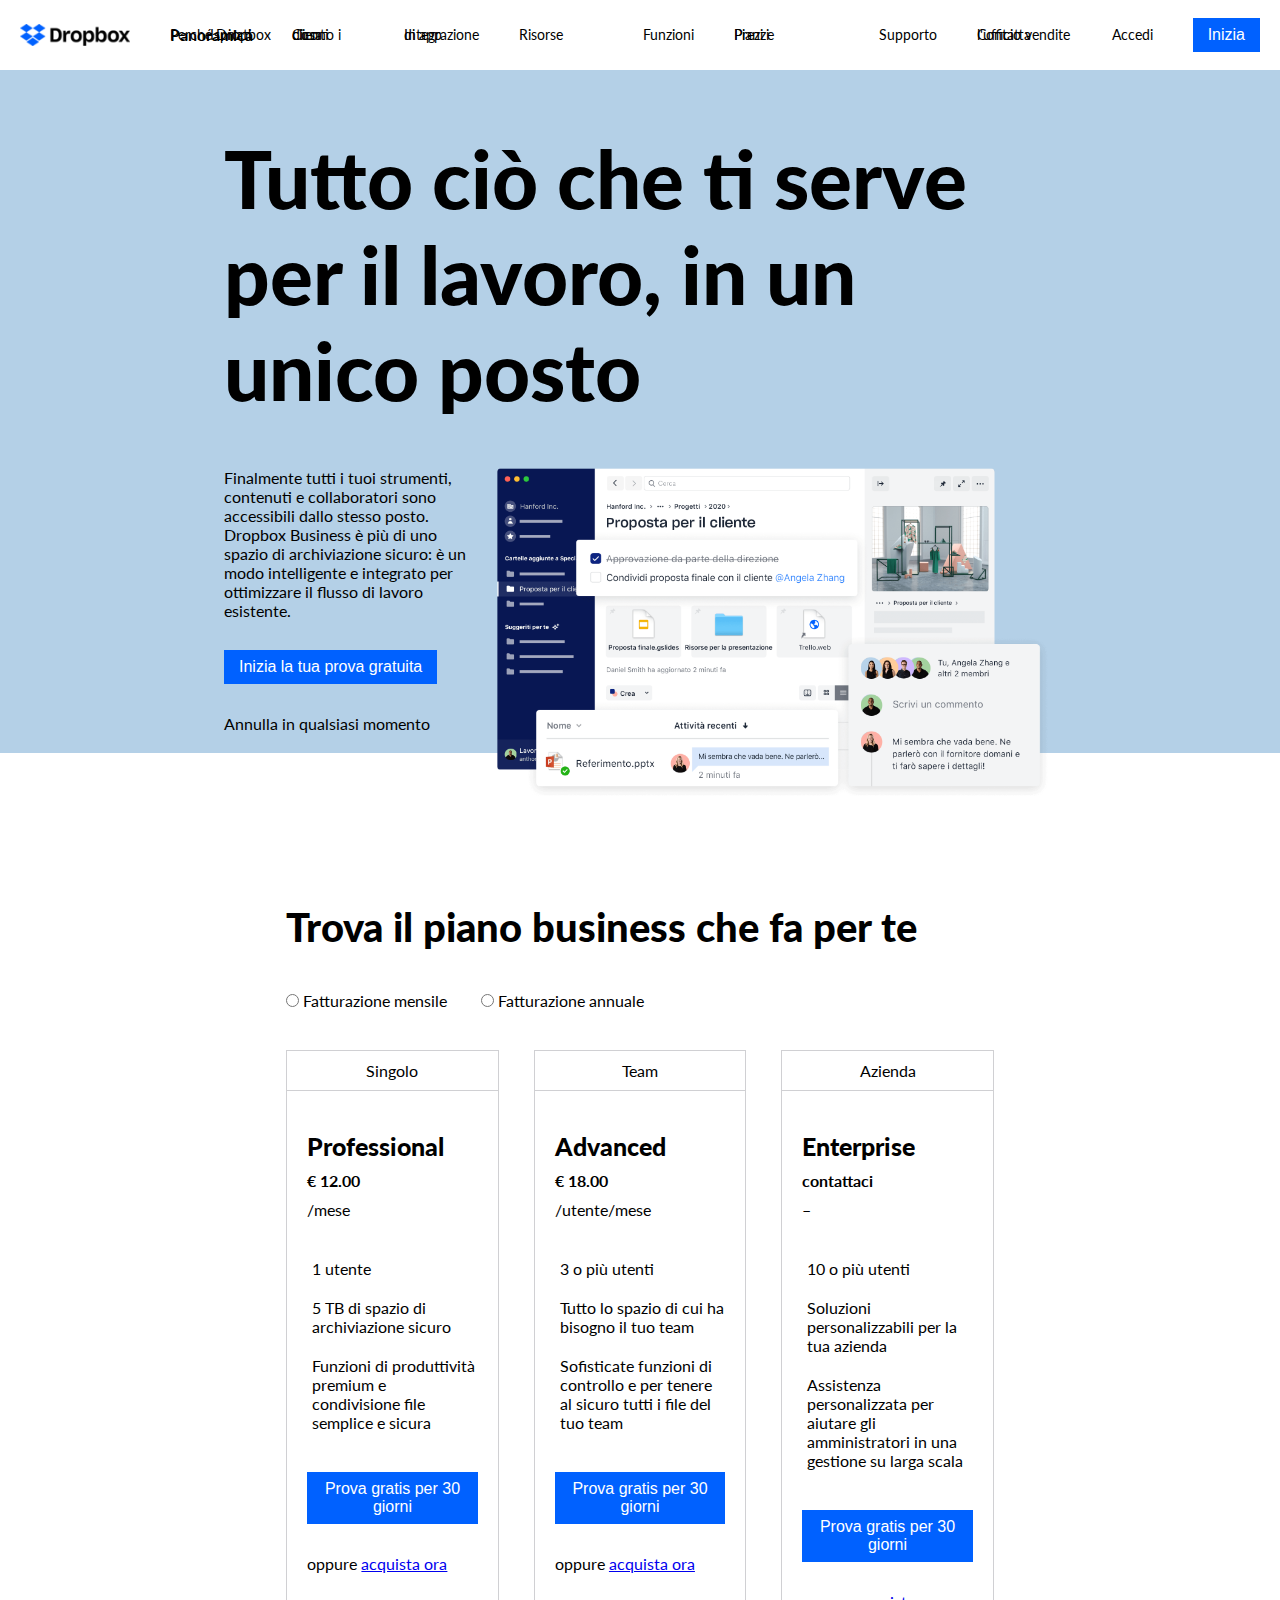
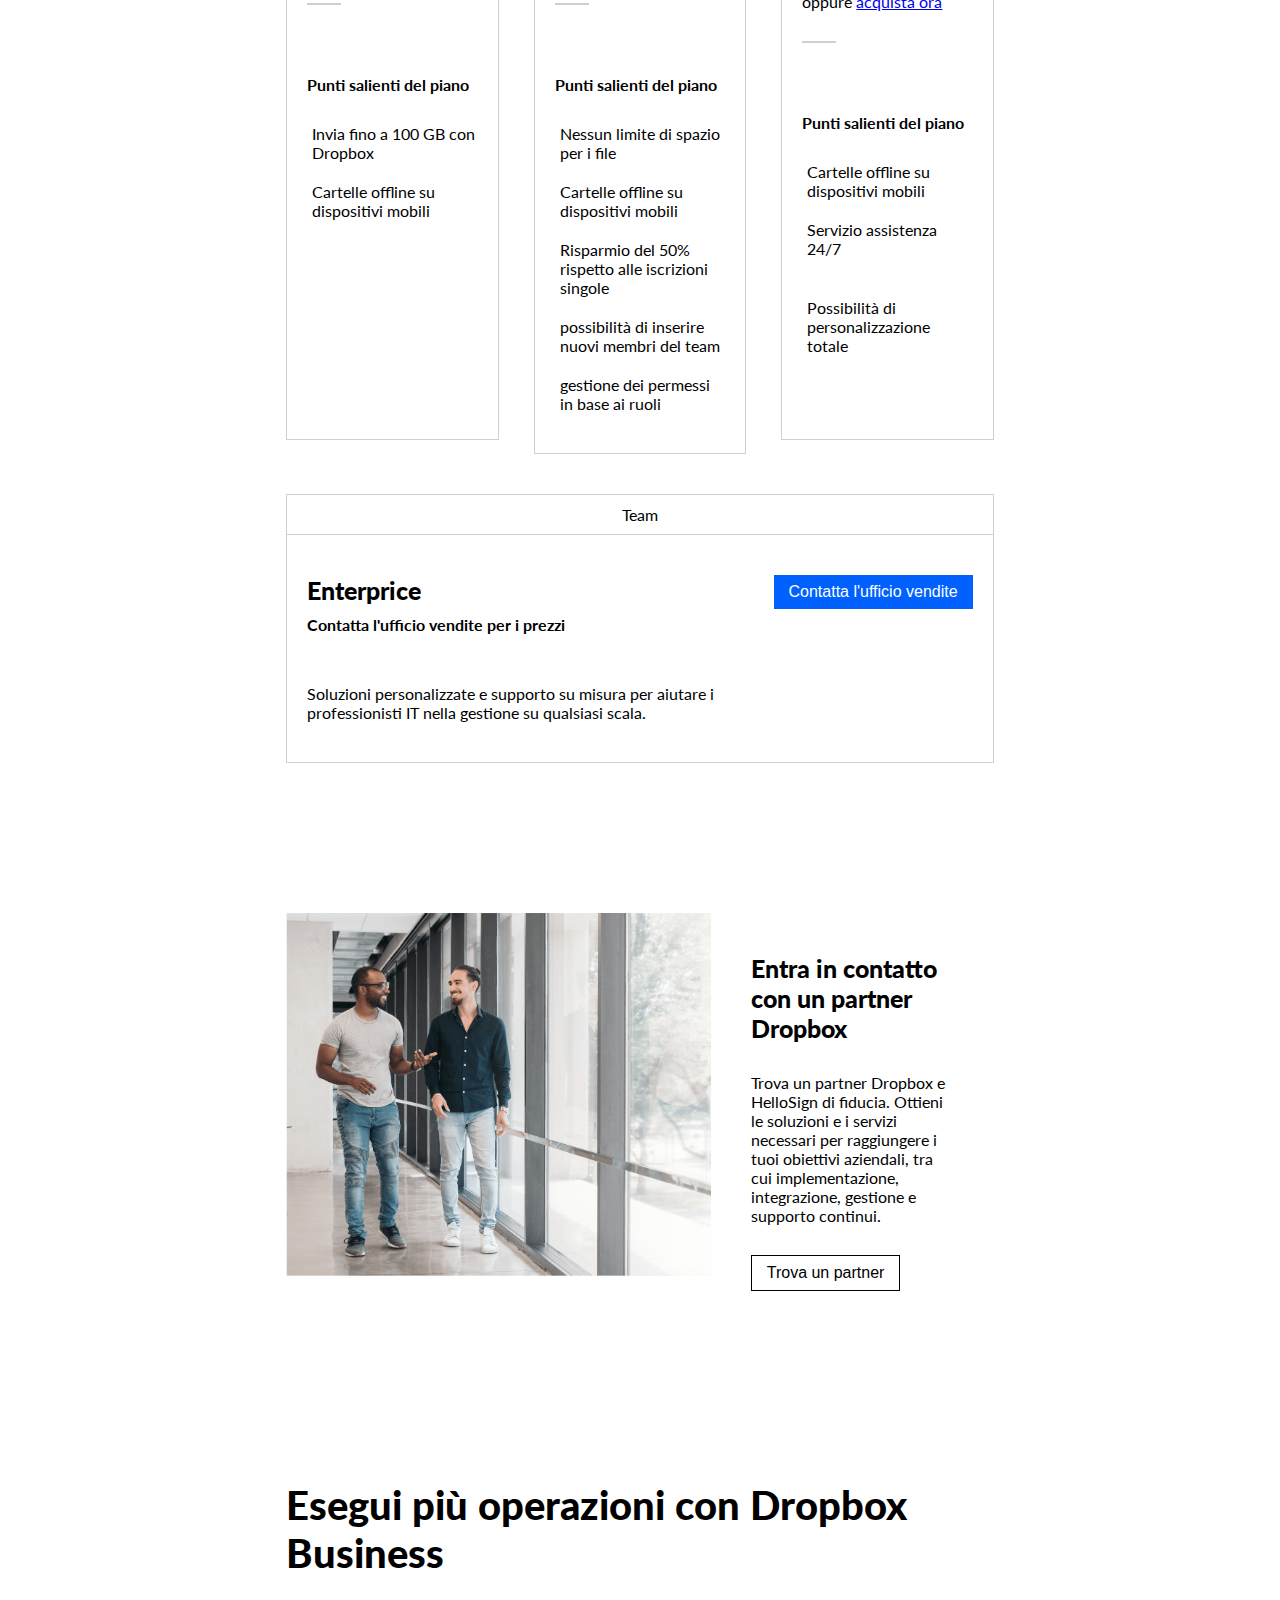
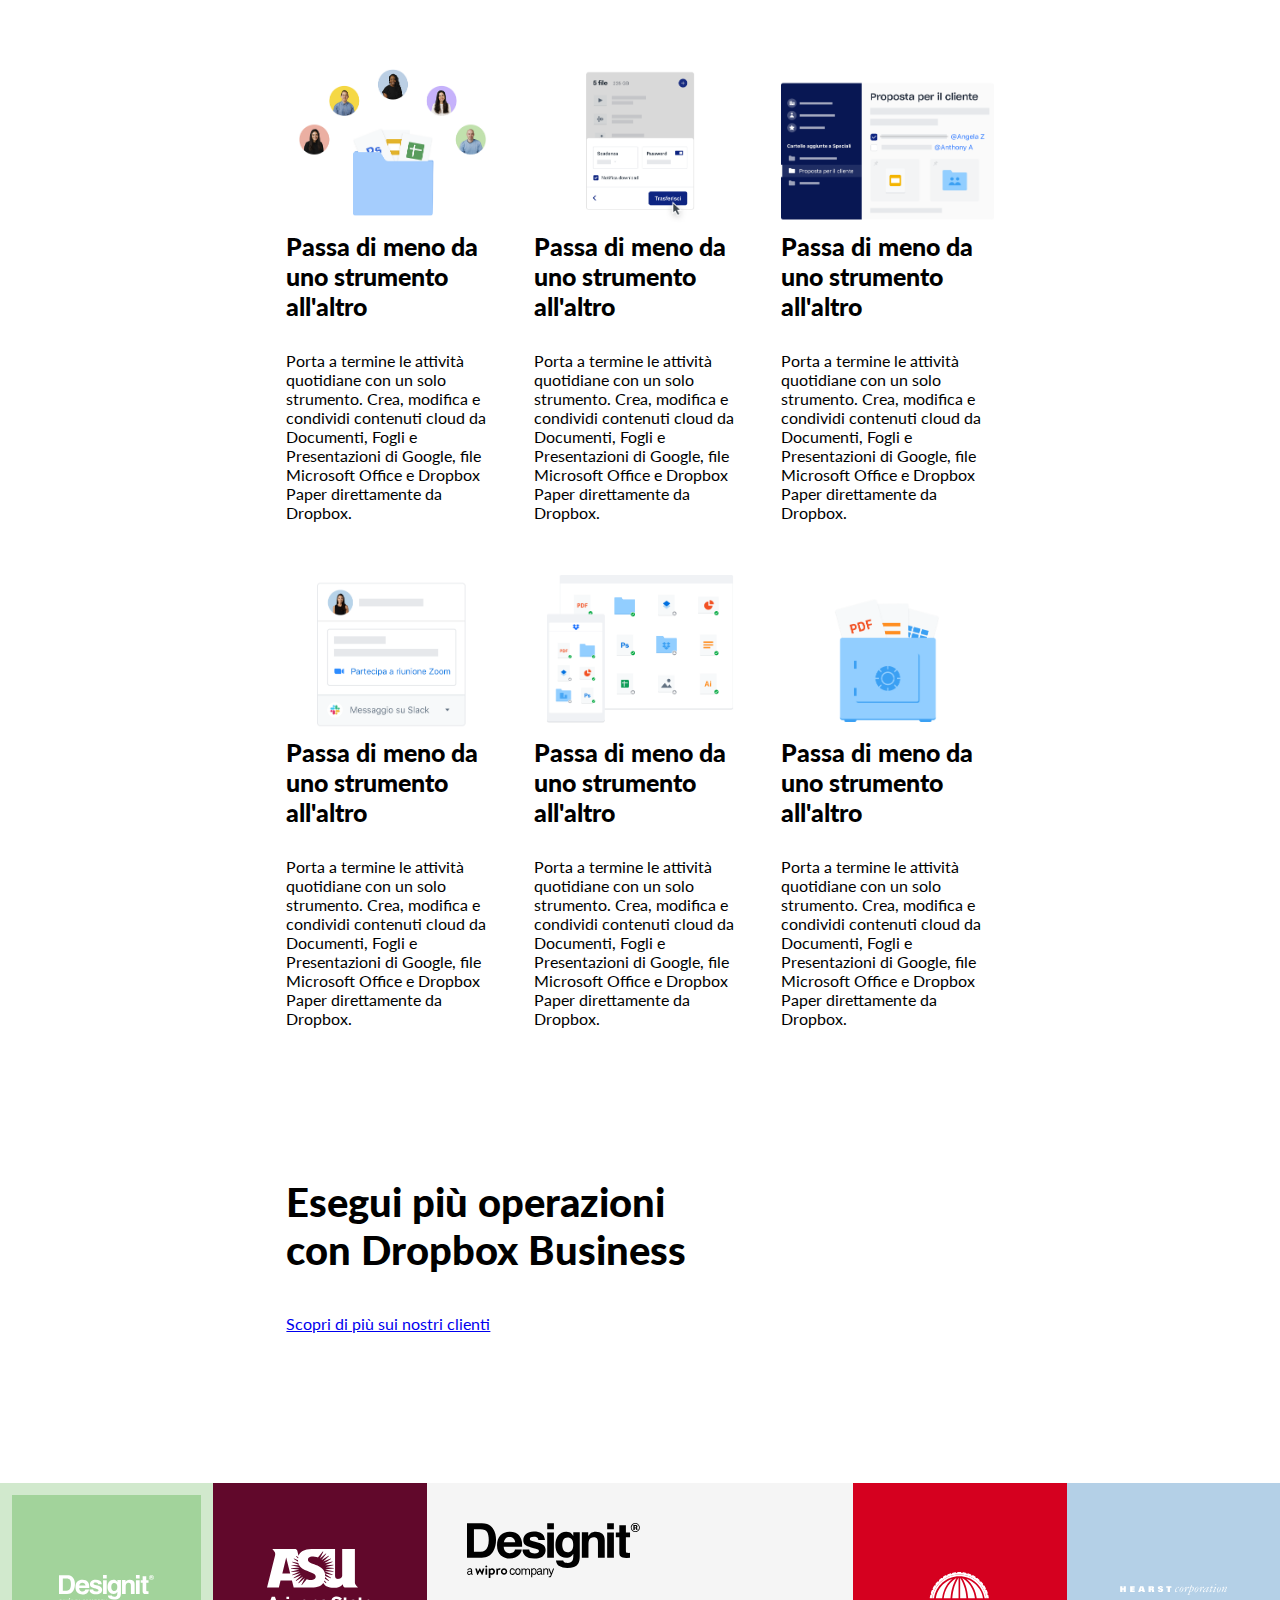
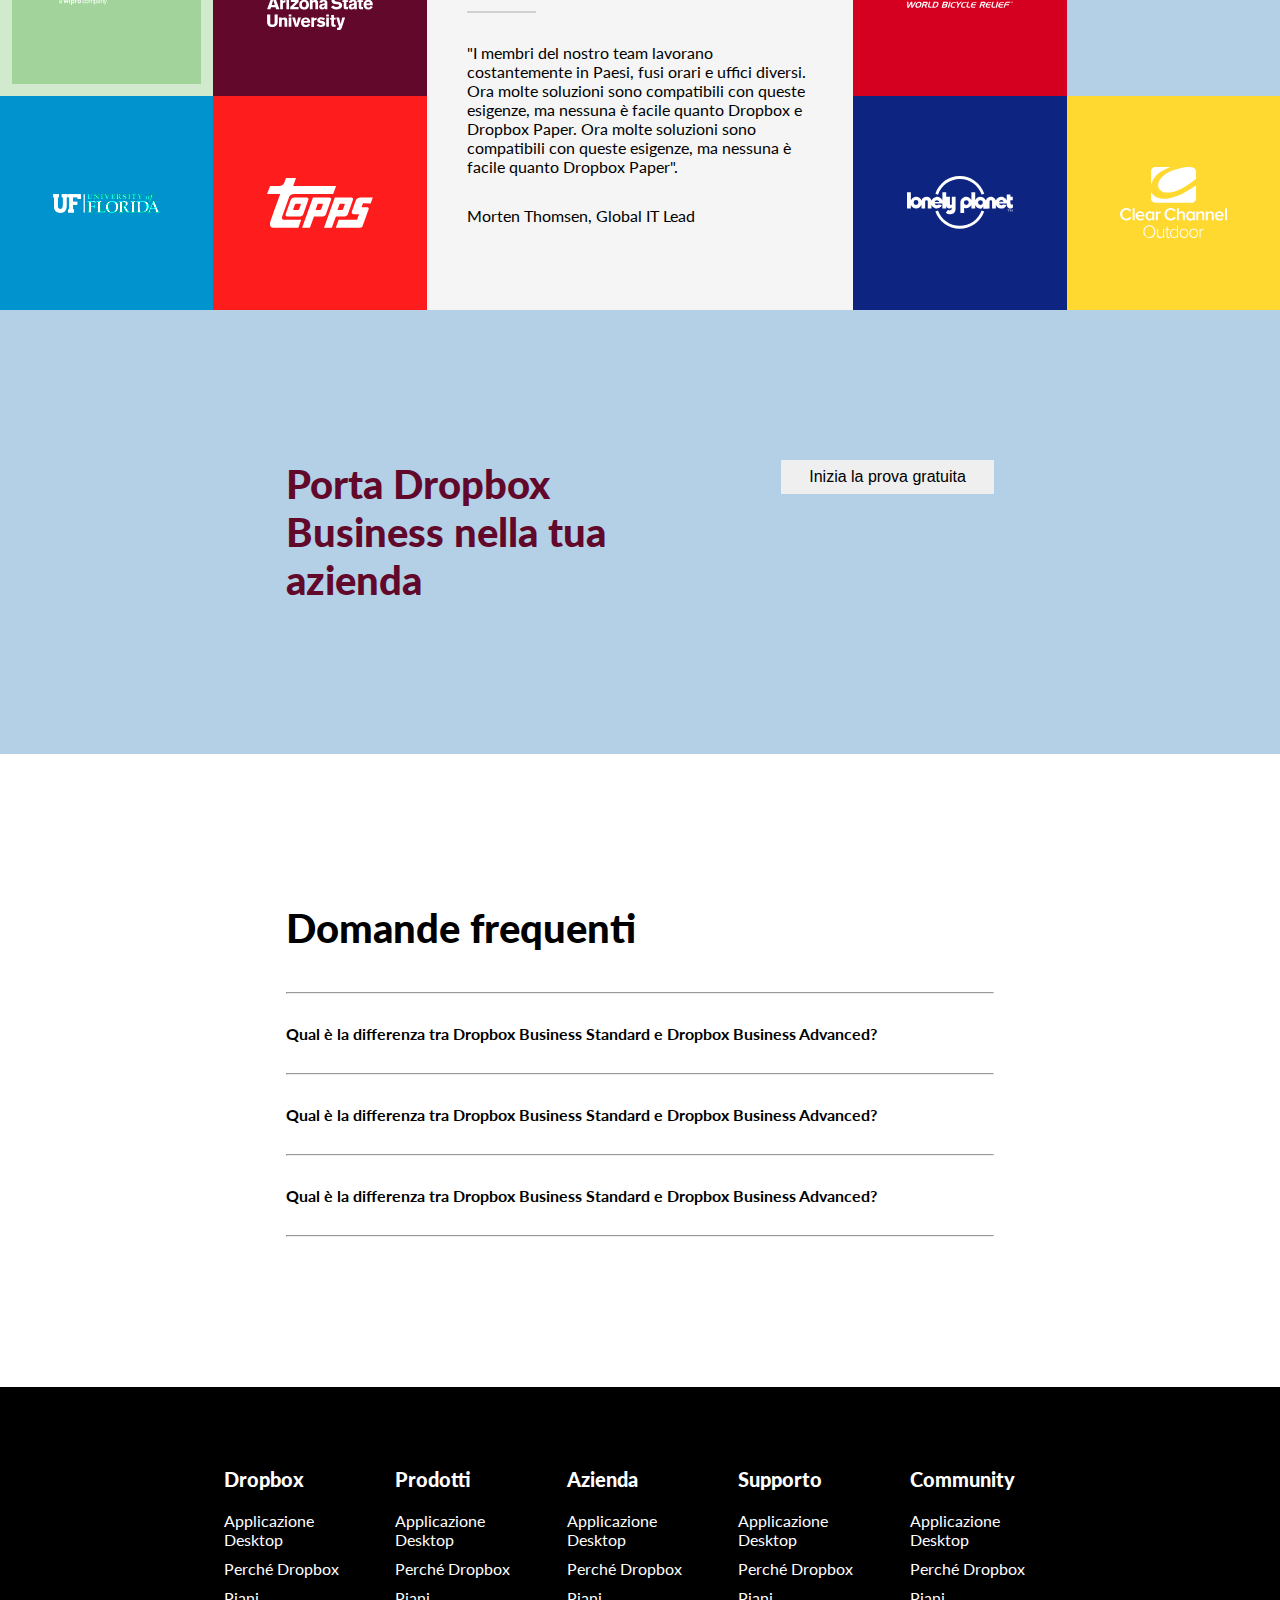
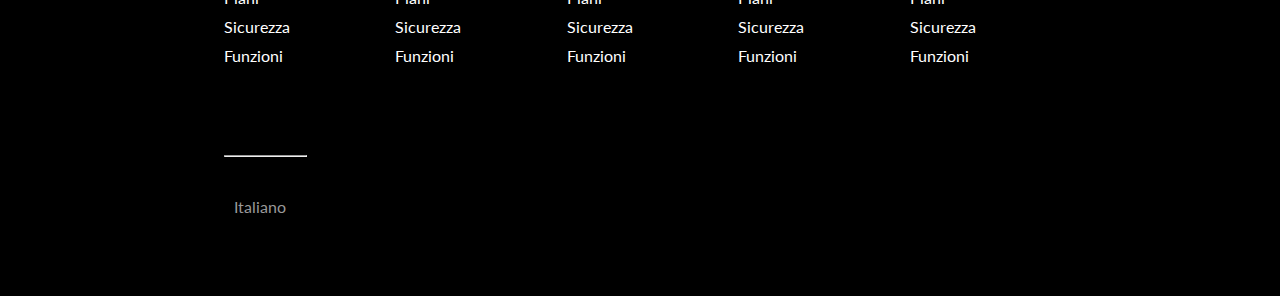
==== commit 3a792db6: "Correzione pagina integrazioni ed inizio dropdown HTML" ====
--- a/bonus/index.html
+++ b/bonus/index.html
@@ -20,7 +20,17 @@
                         <img src="./img/logo-small.png" alt="logo-dropbox">
                         <nav>
                             <ul>
-                                <li>Perché Dropbox</li>
+                                <li>Perché Dropbox
+                                    <div class="dropdown">
+                                        <p><strong>Panoramica</strong></p>
+                                        <ul>
+                                            <li>Ispirati</li>
+                                            <li>Cosa dicono i clienti</li>
+                                            <li>Integrazione di app</li>
+                                            <li>Risorse</li>
+                                        </ul>
+                                    </div>
+                                </li>
                                 <li>Funzioni</li>
                                 <li>Piani e Prezzi</li>
                             </ul>
--- a/bonus/css/style.css
+++ b/bonus/css/style.css
@@ -143,12 +143,22 @@
     border: 1px solid #000;
 }
 
+.btn-border-white {
+    color: #fff;
+    background-color: transparent;
+    border: 1px solid #fff;
+}
+
 .btn-border:hover {
     color: #fff;
     background-color: #000;
     border: 1px solid #000;
 }
 
+.text-center{
+    text-align: center;
+}
+
 .margin-top-50 {
     margin-top: 50px;
 }
@@ -185,6 +195,22 @@
     padding: 30px 0;
 }
 
+.padding-top-bottom-40 {
+    padding: 40px 0;
+}
+
+.padding-top-bottom-50 {
+    padding: 50px 0;
+}
+
+.padding-top-50 {
+    padding-top: 50px;
+}
+
+.padding-bottom-50 {
+    padding-bottom: 50px;
+}
+
 .padding-bottom-40 {
     padding-bottom: 40px;
 }
@@ -199,6 +225,15 @@
 
 .padding-bottom-20 {
     padding-bottom: 20px;
+}
+
+.padding-left-20 {
+    padding-left: 20px;
+}
+
+.align-center {
+    display: flex;
+    align-items: center;
 }
 
 /* Header */
@@ -229,6 +264,12 @@
 header li {
     padding: 0 20px;
     line-height: 0px;
+}
+
+/* Dropdown */
+
+.dropdown {
+    position: relative;
 }
 
 /* Main */
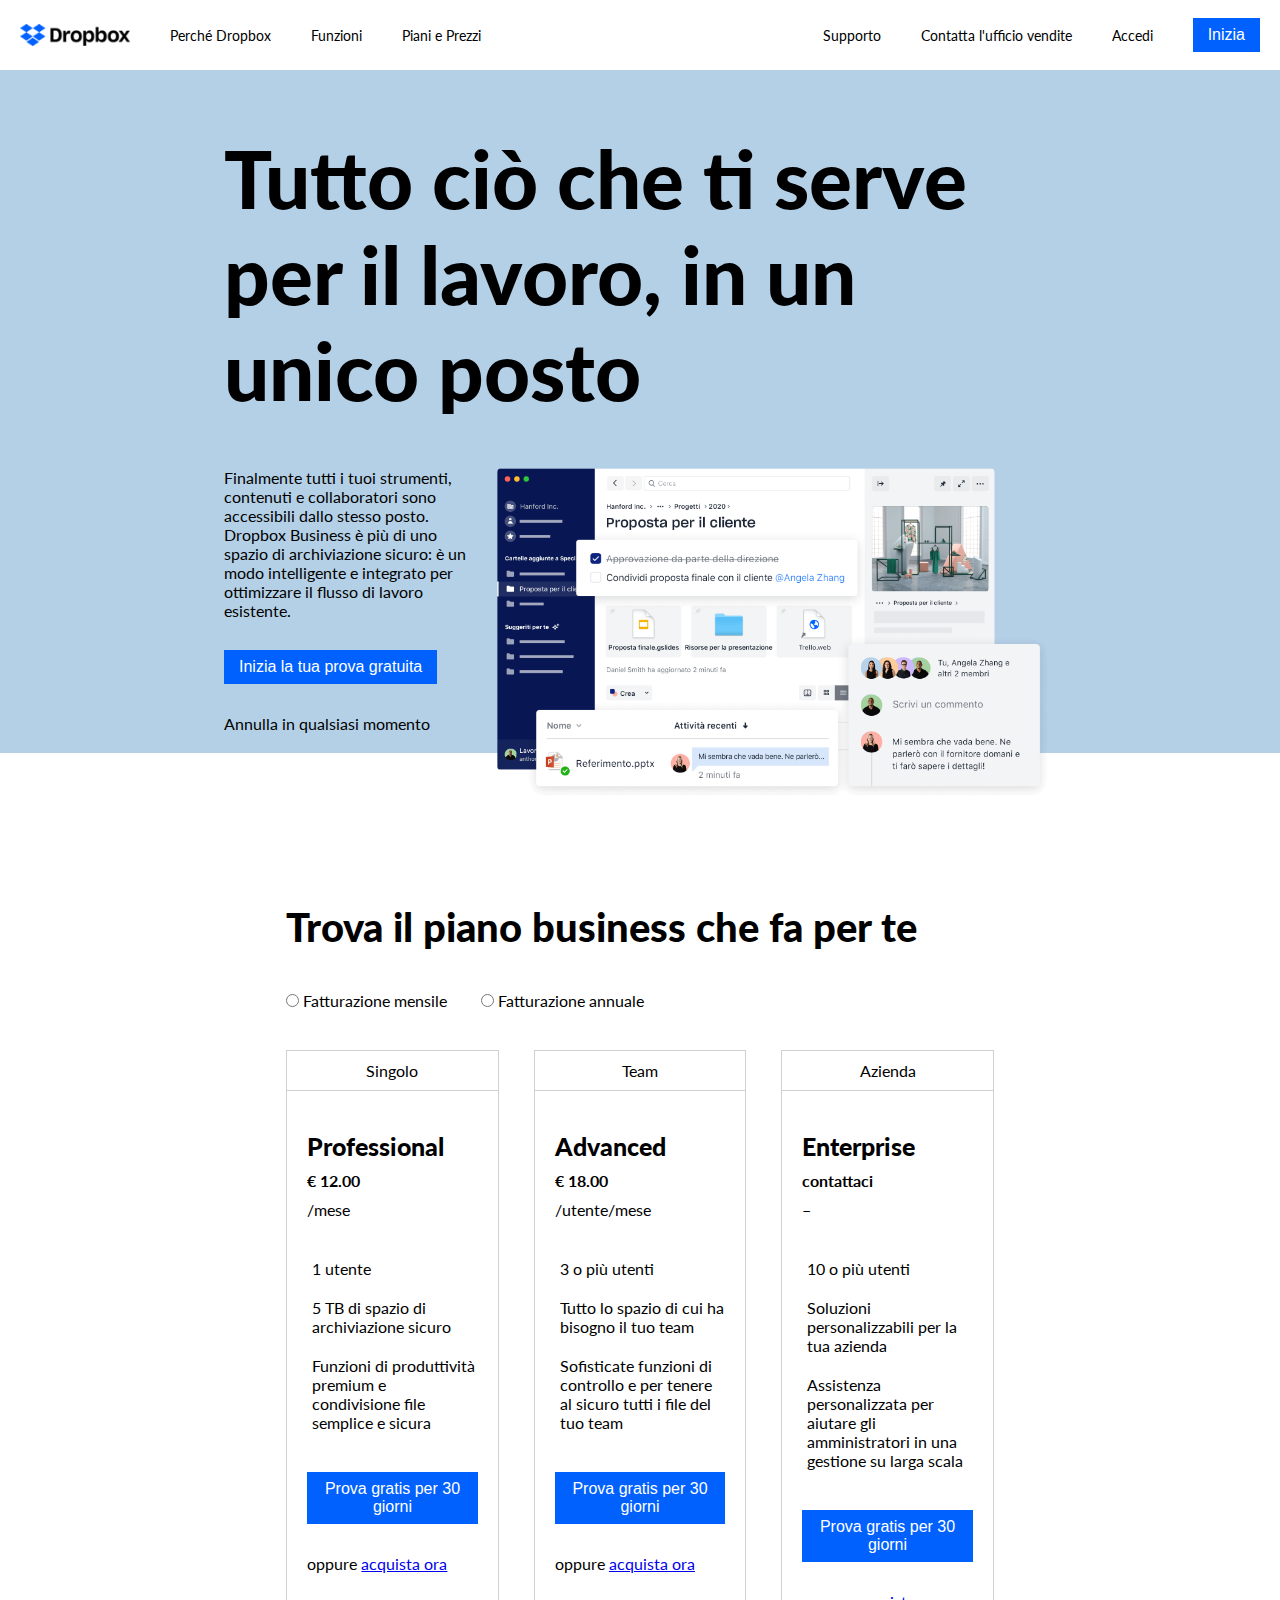
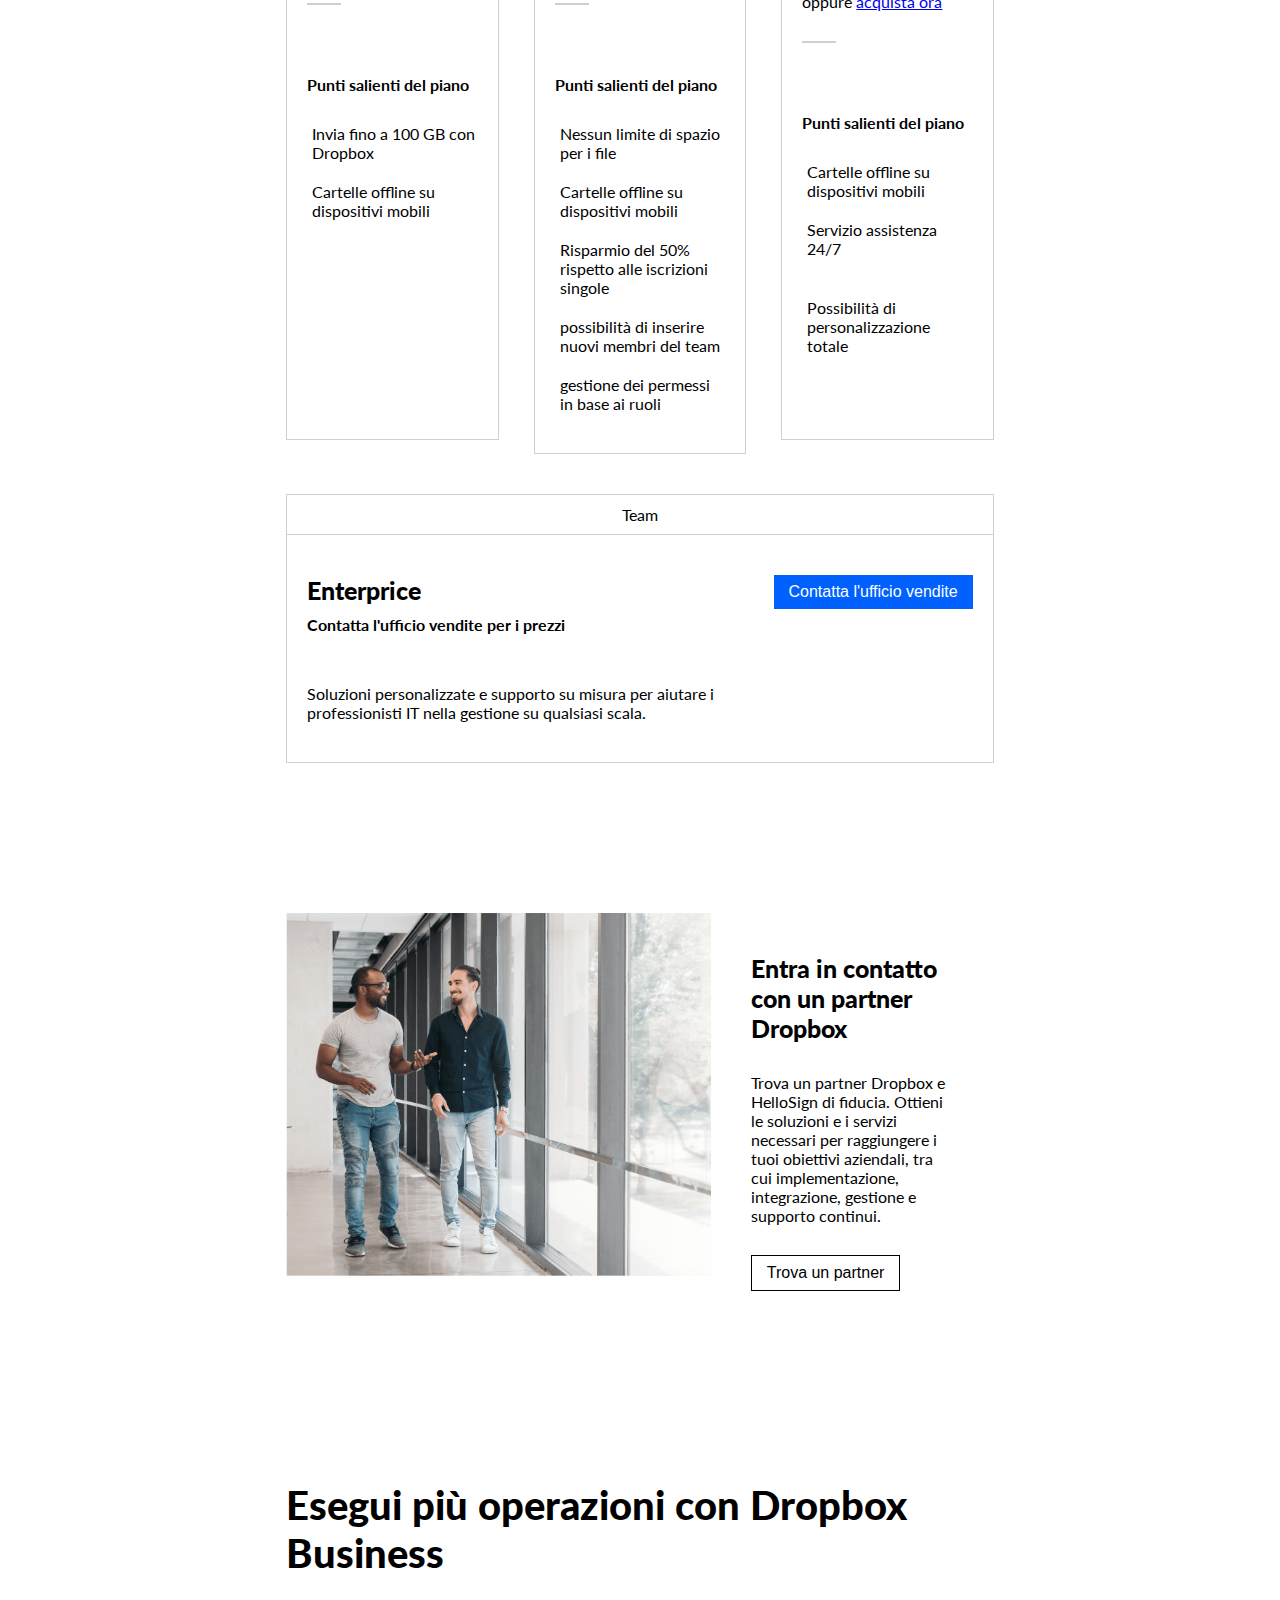
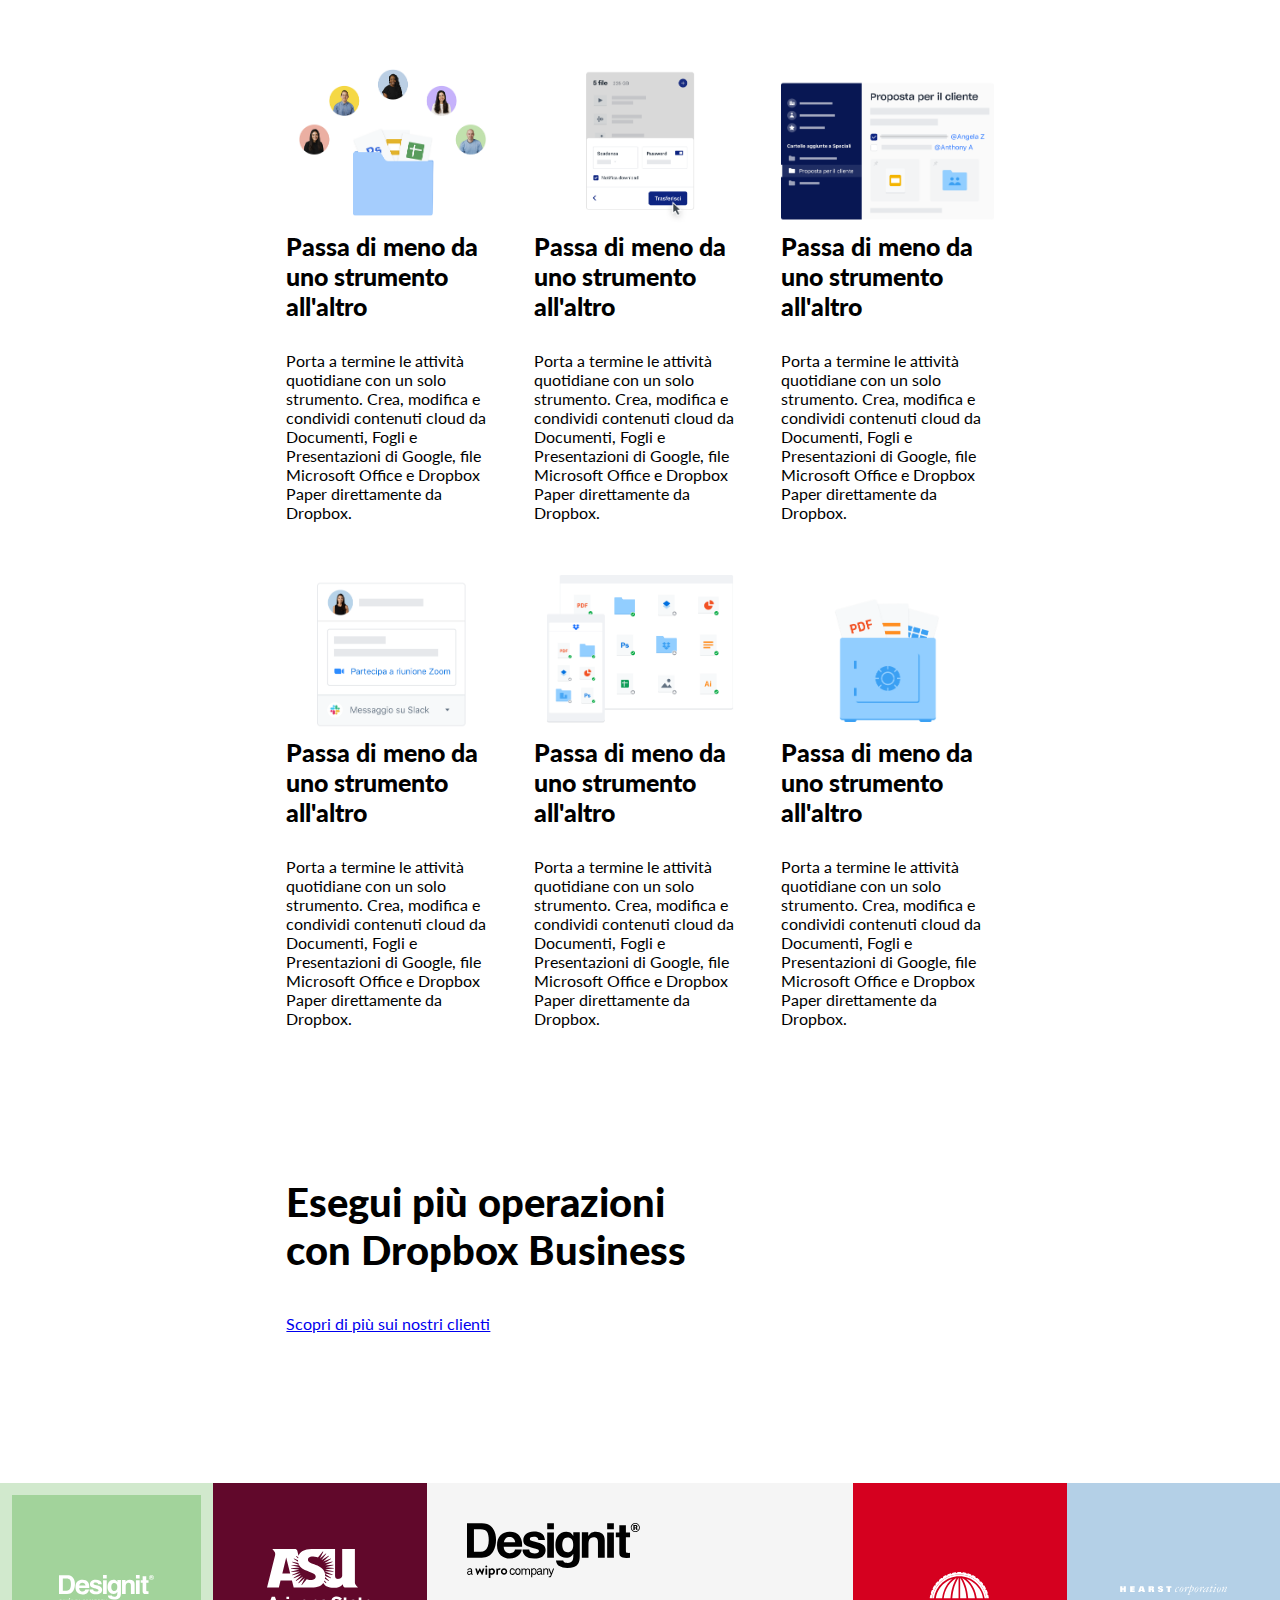
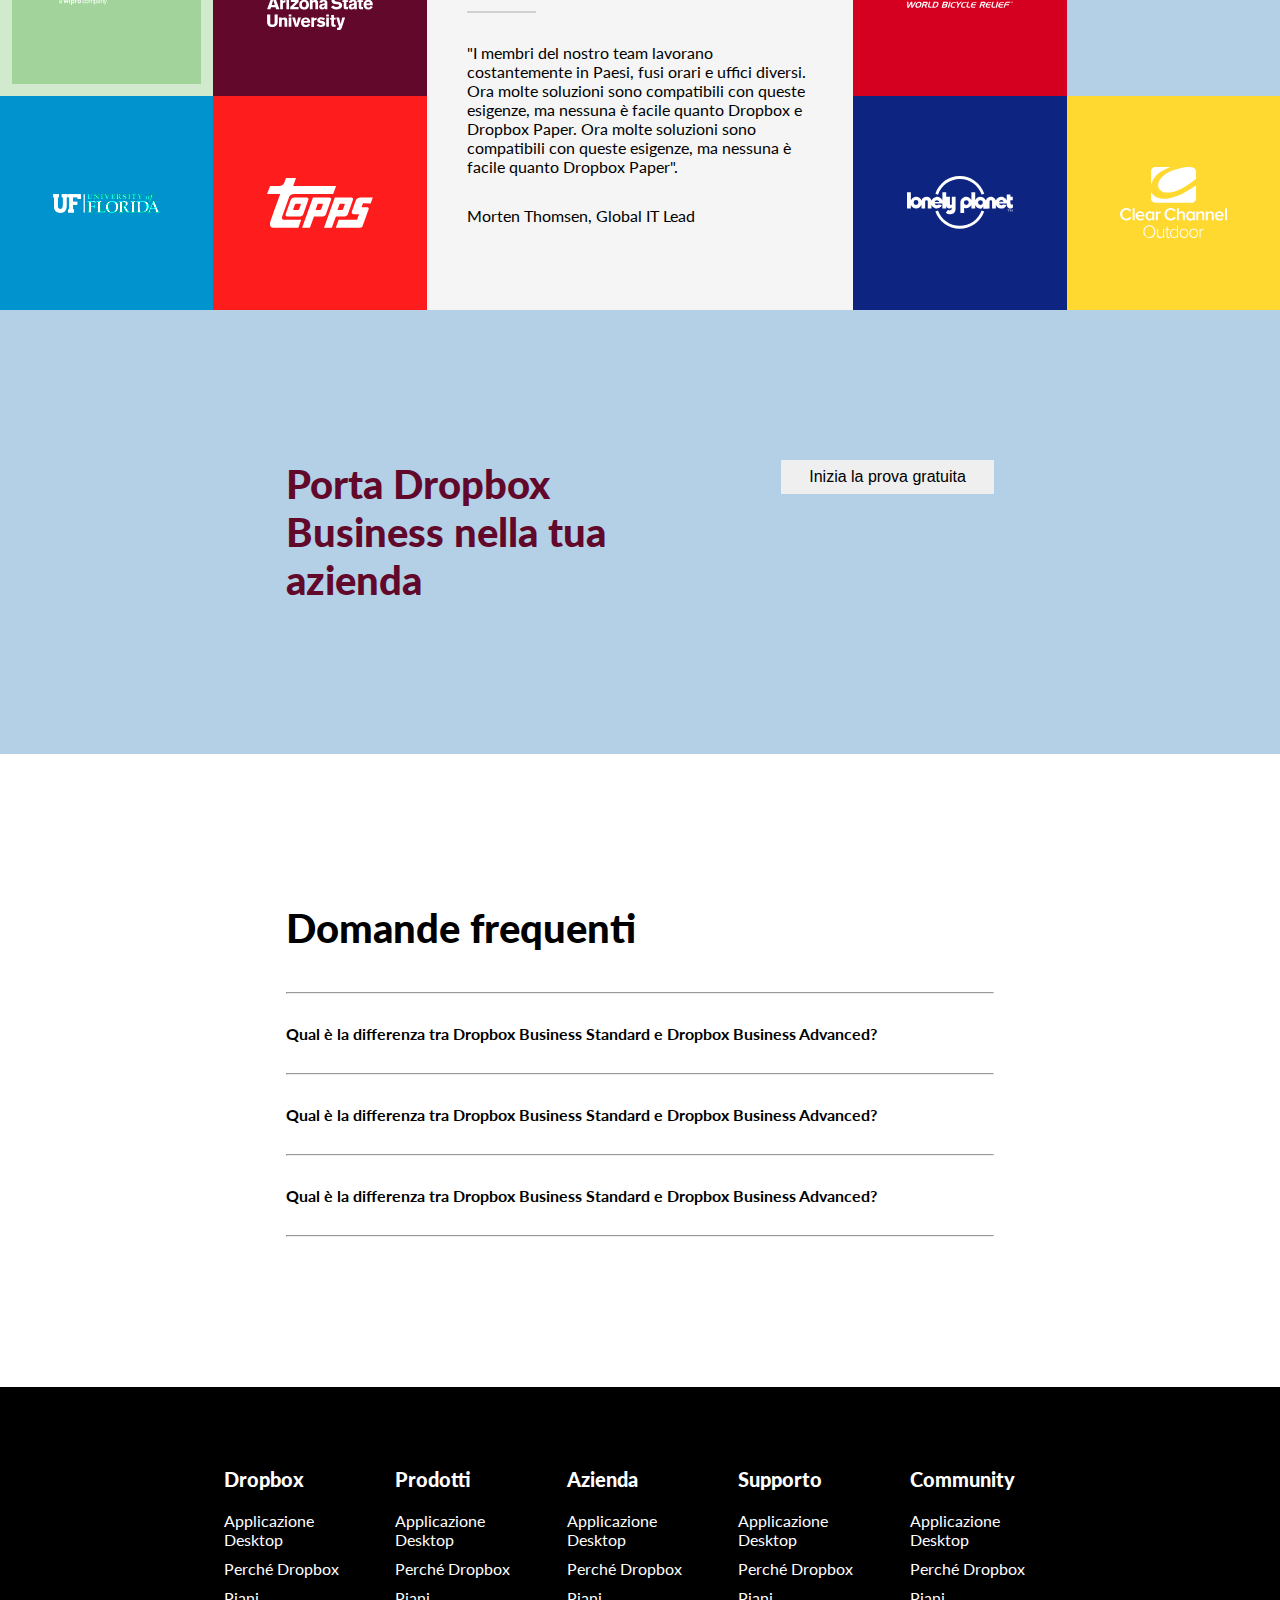
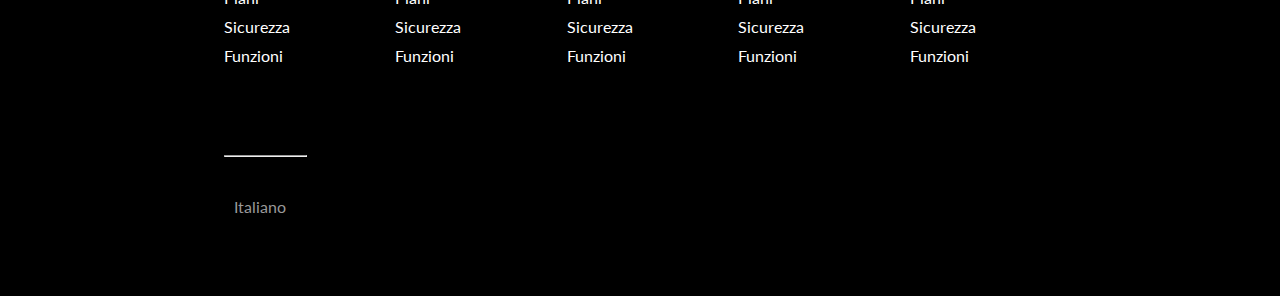
==== commit cb33c95c: "stilizzazione dropdpwn e problema sull'altezza" ====
--- a/bonus/index.html
+++ b/bonus/index.html
@@ -19,14 +19,14 @@
                     <div class="contenuto-col-sx">
                         <img src="./img/logo-small.png" alt="logo-dropbox">
                         <nav>
-                            <ul>
-                                <li>Perché Dropbox
+                            <ul class="flex">
+                                <li class="relative hover">Perché Dropbox
                                     <div class="dropdown">
                                         <p><strong>Panoramica</strong></p>
                                         <ul>
                                             <li>Ispirati</li>
                                             <li>Cosa dicono i clienti</li>
-                                            <li>Integrazione di app</li>
+                                            <li><a href="./integrazioni.html">Integrazione di app</a></li>
                                             <li>Risorse</li>
                                         </ul>
                                     </div>
@@ -40,7 +40,7 @@
                 <div class="col col-dx">
                     <div class="contenuto-col-dx">
                         <nav>
-                            <ul>
+                            <ul class="flex">
                                 <li>Supporto</li>
                                 <li>Contatta l'ufficio vendite</li>
                                 <li>Accedi</li>
--- a/bonus/css/style.css
+++ b/bonus/css/style.css
@@ -254,7 +254,7 @@
     height: auto;
 }
 
-header ul {
+header ul.flex {
     font-size: 14px;
     display: flex;
     list-style-type: none;
@@ -263,13 +263,45 @@
 
 header li {
     padding: 0 20px;
-    line-height: 0px;
 }
 
 /* Dropdown */
 
+.relative {
+    position: relative;
+}
+
 .dropdown {
-    position: relative;
+    position: absolute;
+    top: 44px;
+    background-color: #f5f5f5;
+    width: 200%;
+    padding: 20px;
+    display: none;
+}
+
+.dropdown li {
+    padding: 10px 0;
+}
+
+.dropdown a {
+    text-decoration: none;
+    color: #000;
+}
+
+.dropdown a:hover {
+    text-decoration: none;
+    color: #0061ff;
+}
+
+.hover:hover {
+    text-decoration: 2px underline #0061ff;
+    text-underline-offset: 5px;
+}
+
+.hover:hover .dropdown {
+    display: block;
+    cursor: pointer;
 }
 
 /* Main */
@@ -317,7 +349,7 @@
     padding: 40px 20px;
 }
 
-.features ul, .features-2 ul {
+.features ul, .features-2 ul, .dropdown ul {
     list-style-type: none;
 }
 
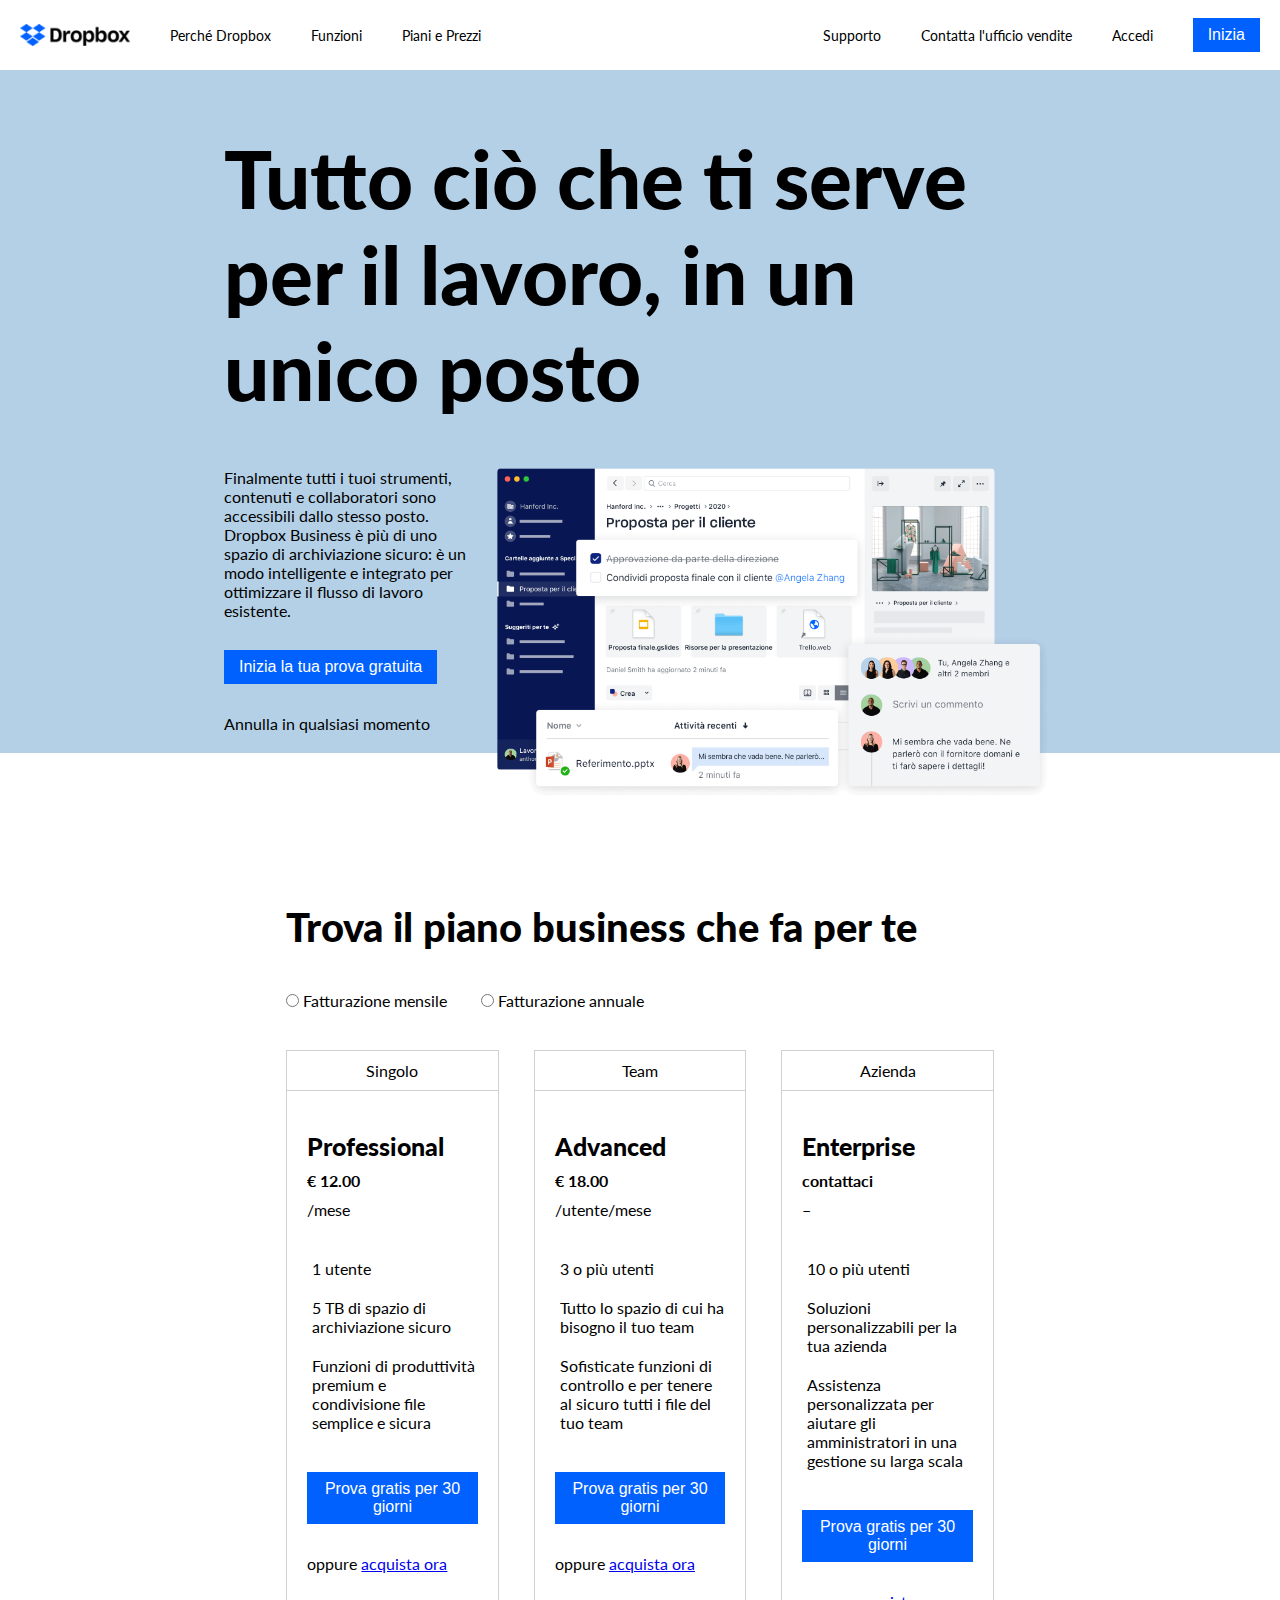
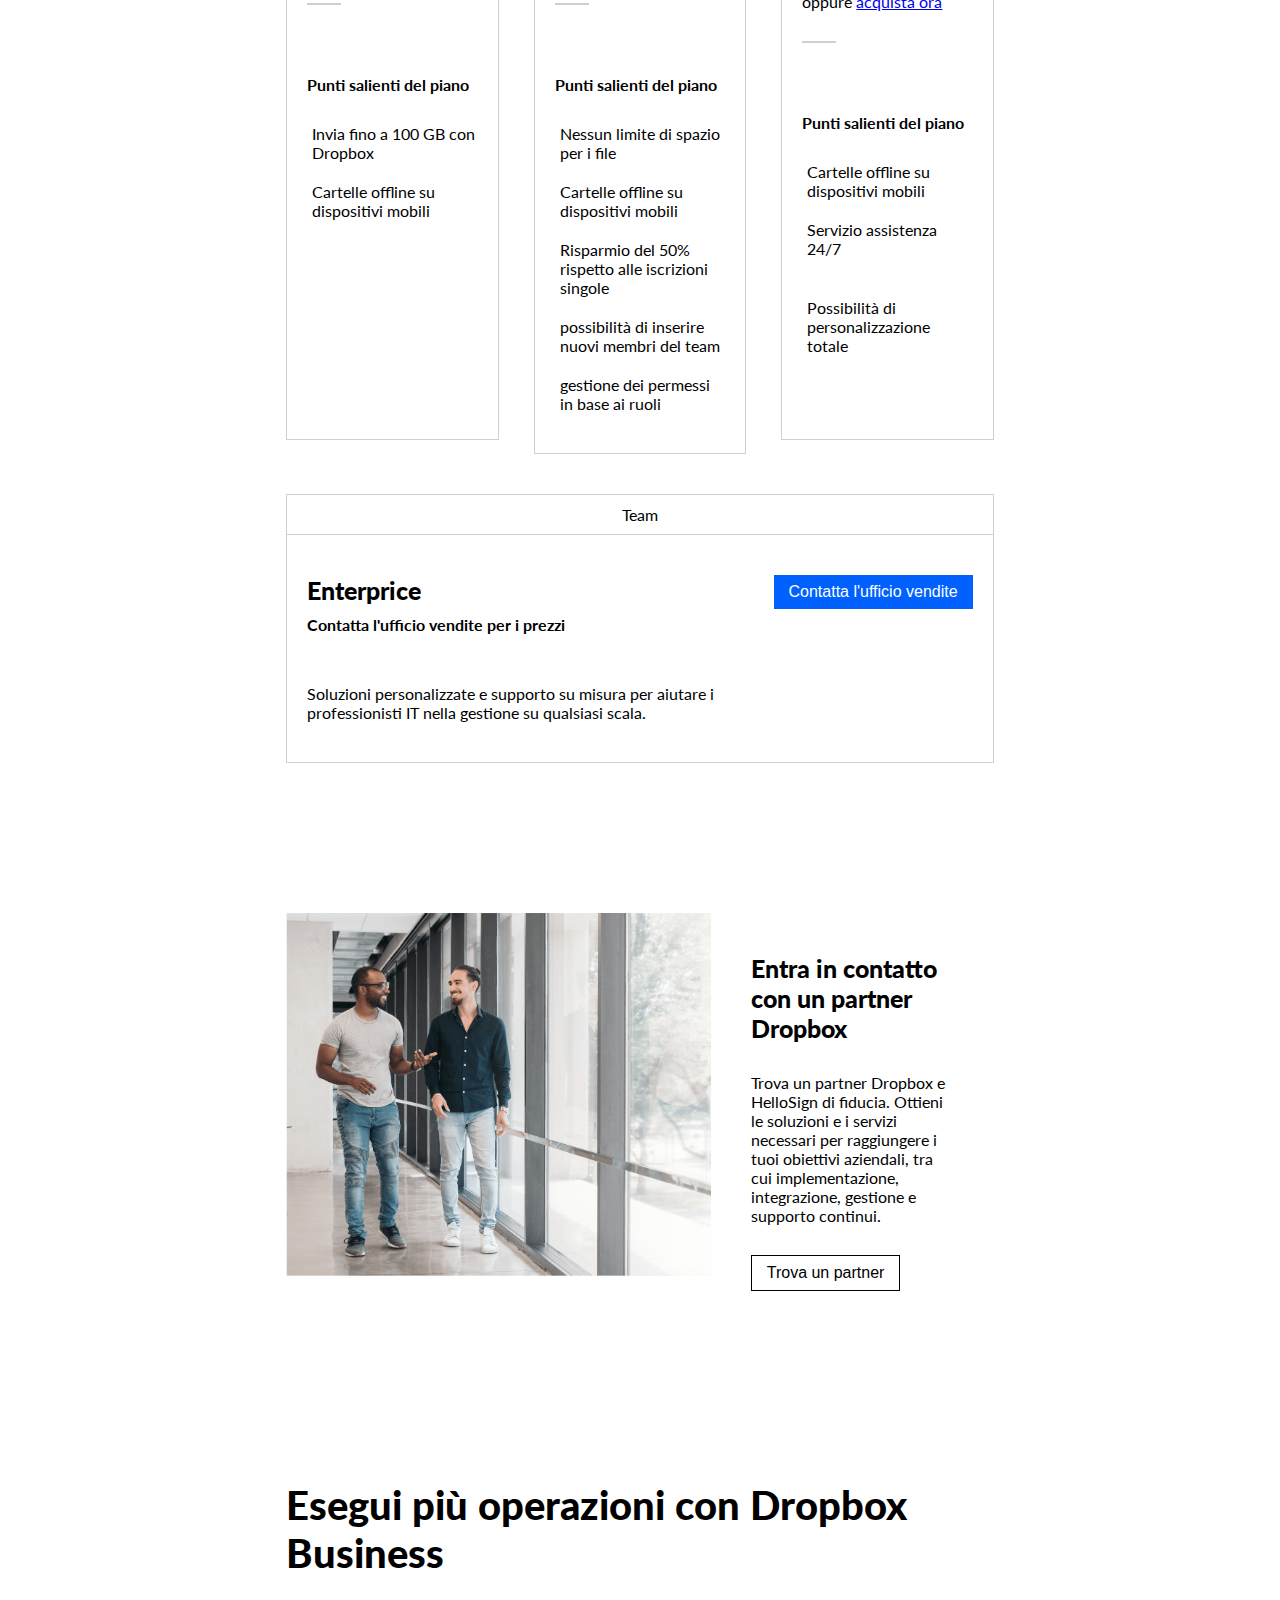
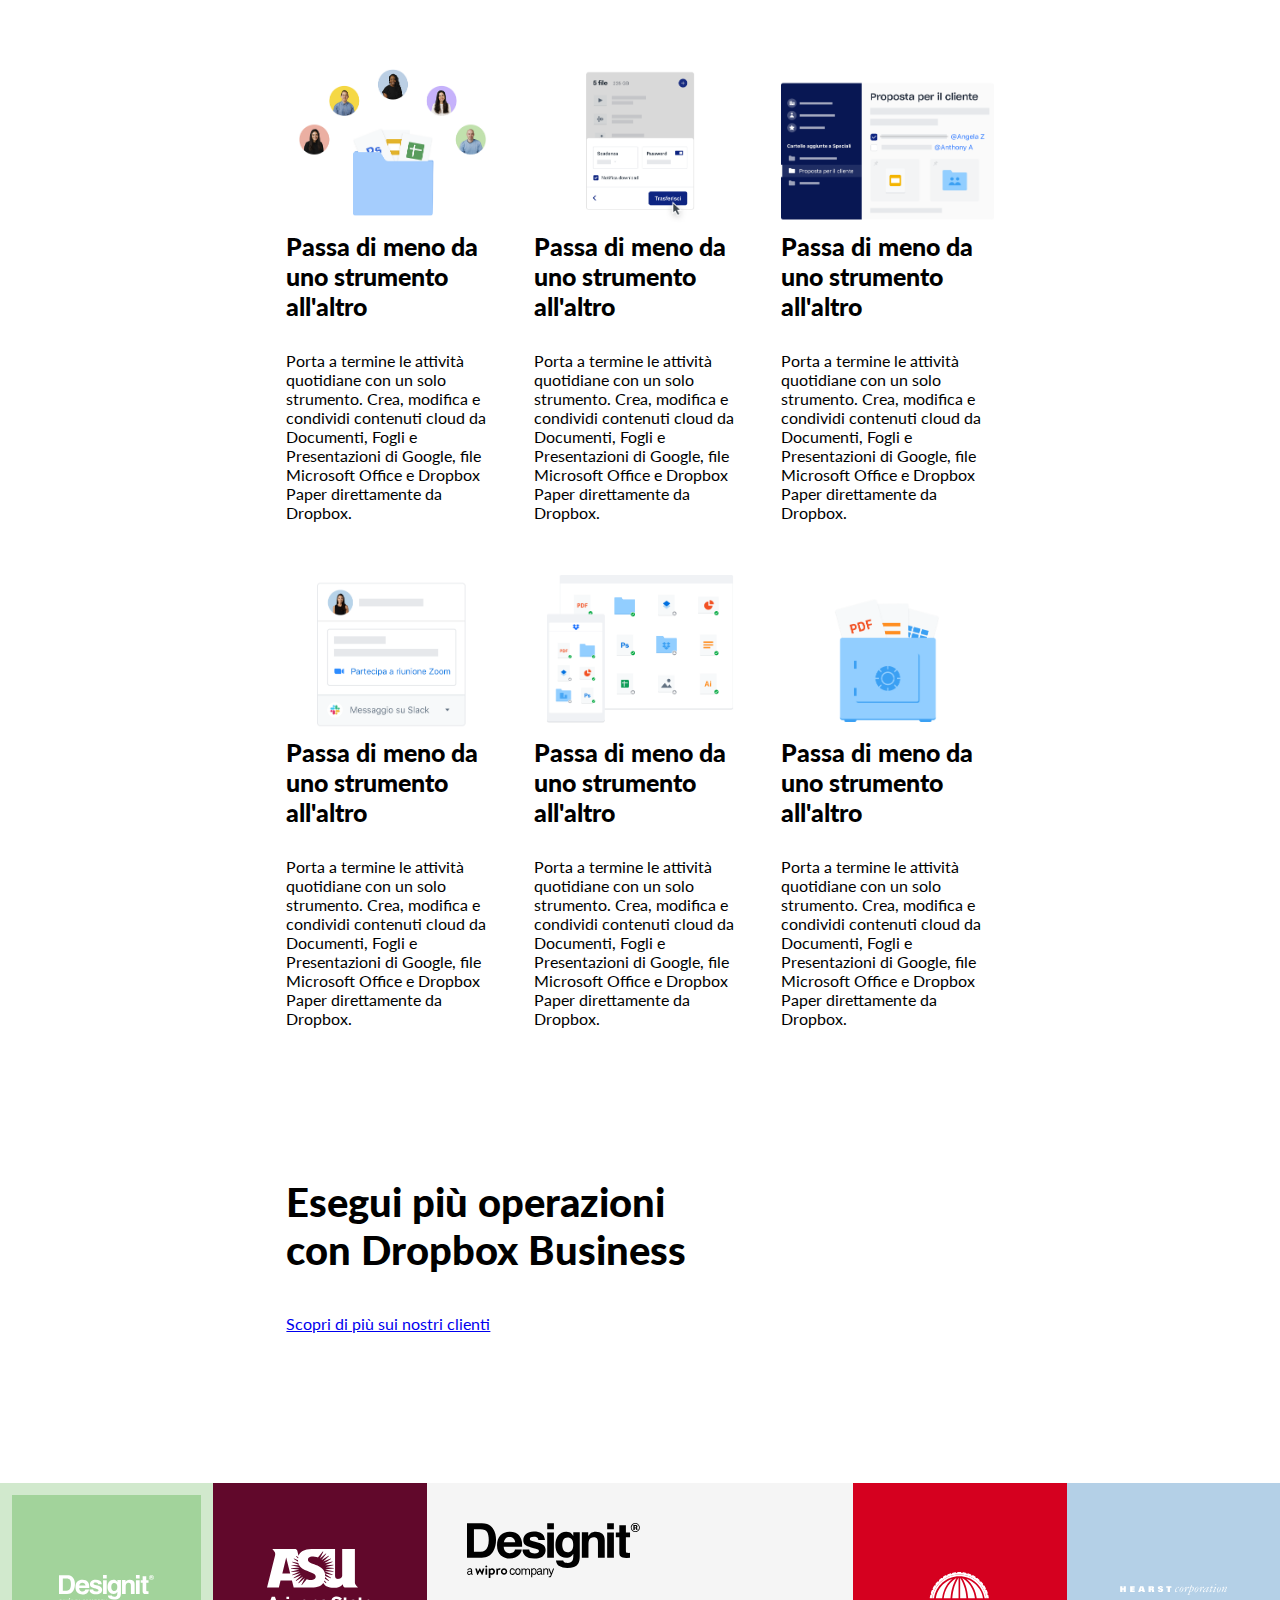
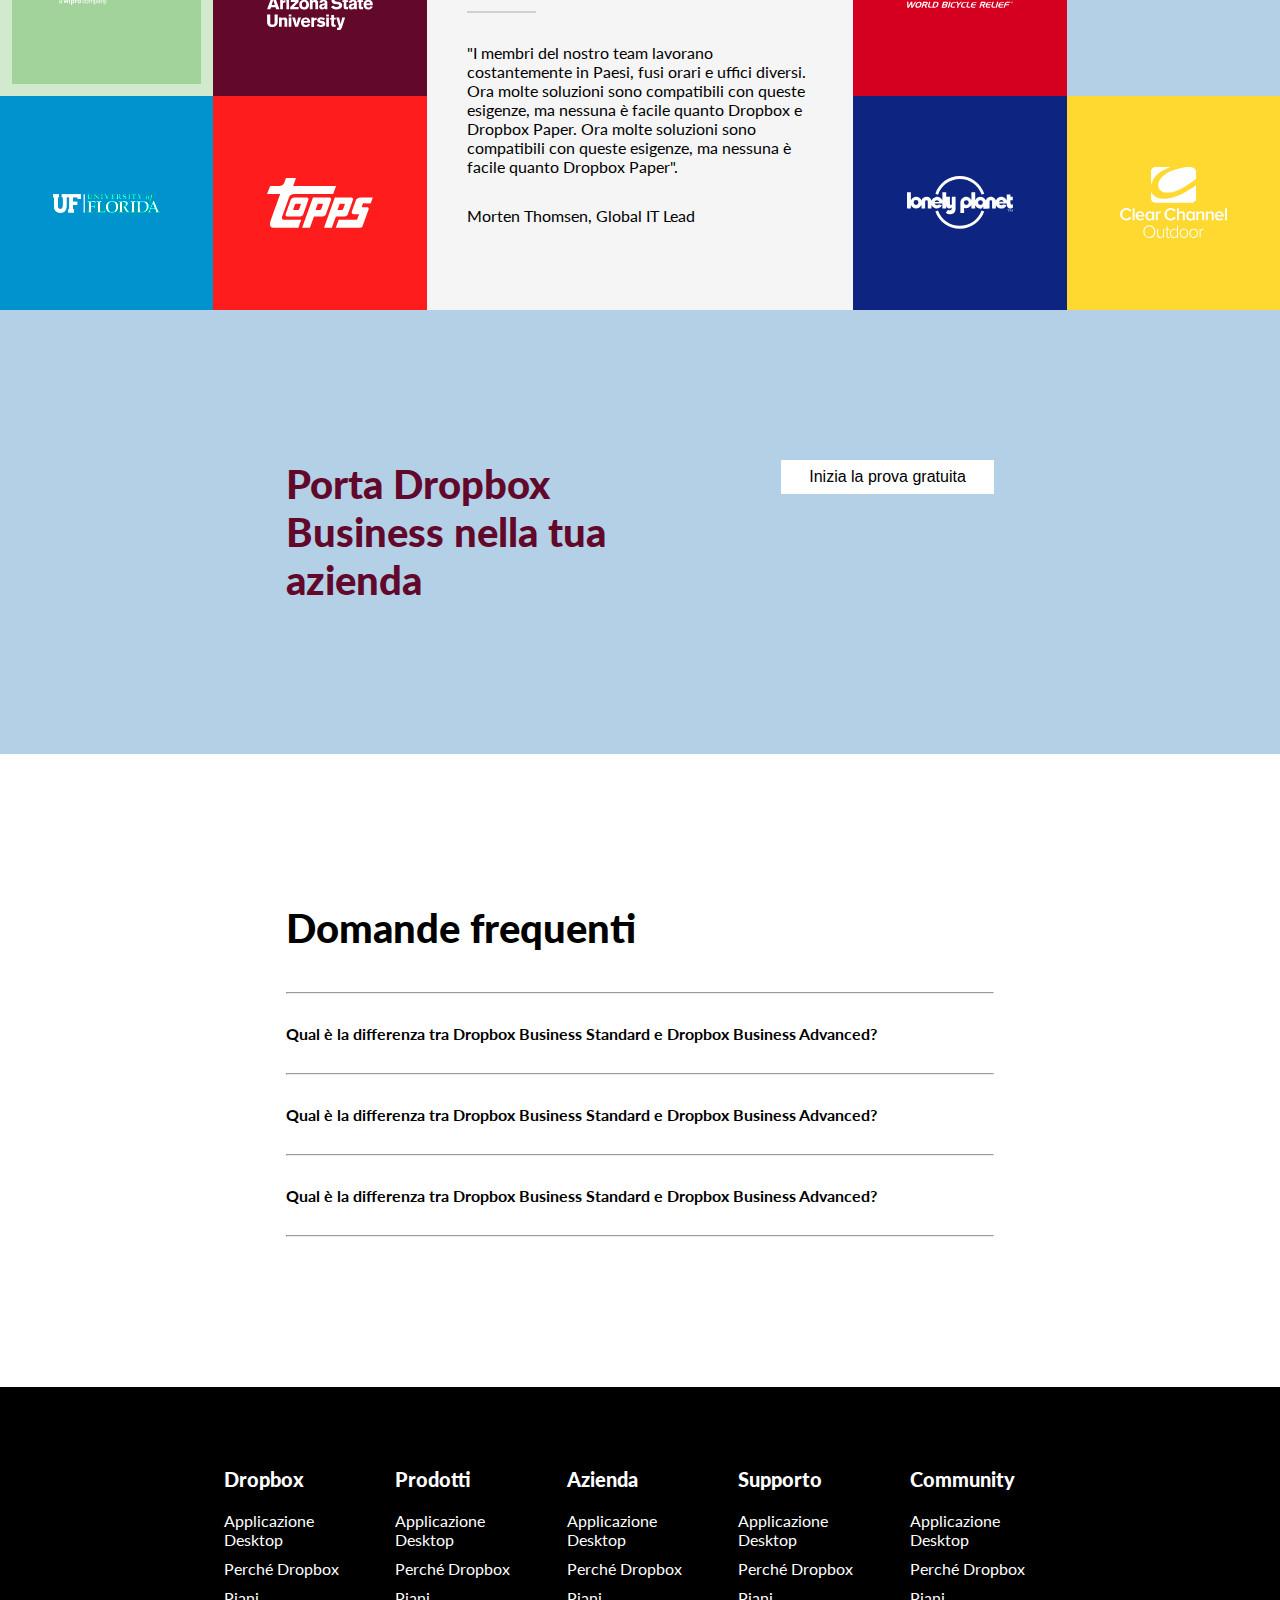
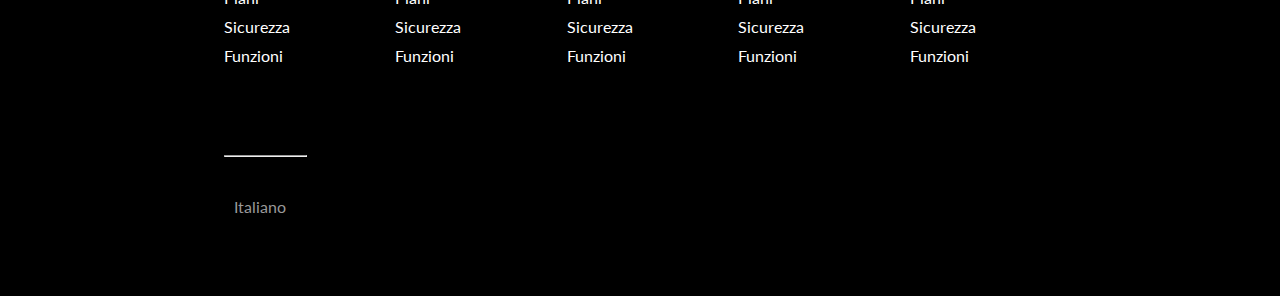
==== commit 5165d4a9: "Fine esercizio bonus - creasione pagina "Integrazione", creazione megamenu dropdown e link pagina cu" ====
--- a/bonus/index.html
+++ b/bonus/index.html
@@ -31,8 +31,28 @@
                                         </ul>
                                     </div>
                                 </li>
-                                <li>Funzioni</li>
-                                <li>Piani e Prezzi</li>
+                                <li class="relative hover">Funzioni
+                                    <div class="dropdown">
+                                        <p><strong>Panoramica</strong></p>
+                                        <ul>
+                                            <li>Ispirati</li>
+                                            <li>Cosa dicono i clienti</li>
+                                            <li><a href="./integrazioni.html">Integrazione di app</a></li>
+                                            <li>Risorse</li>
+                                        </ul>
+                                    </div>
+                                </li>
+                                <li class="relative hover">Piani e Prezzi
+                                    <div class="dropdown">
+                                        <p><strong>Panoramica</strong></p>
+                                        <ul>
+                                            <li>Ispirati</li>
+                                            <li>Cosa dicono i clienti</li>
+                                            <li><a href="./integrazioni.html">Integrazione di app</a></li>
+                                            <li>Risorse</li>
+                                        </ul>
+                                    </div>
+                                </li>
                             </ul>
                         </nav>
                     </div>
@@ -41,12 +61,12 @@
                     <div class="contenuto-col-dx">
                         <nav>
                             <ul class="flex">
-                                <li>Supporto</li>
-                                <li>Contatta l'ufficio vendite</li>
-                                <li>Accedi</li>
+                                <li class="relative hover">Supporto</li>
+                                <li class="relative hover">Contatta l'ufficio vendite</li>
+                                <li class="relative hover">Accedi</li>
                             </ul>
                         </nav>                       
-                        <button class="btn btn-blue">Inizia</button>                      
+                        <a href="#prova-gratuita"><button class="btn btn-blue">Inizia</button></a>                      
                     </div>
                 </div>
             </div>
@@ -68,9 +88,9 @@
                                 <p>
                                     Finalmente tutti i tuoi strumenti, contenuti e collaboratori sono accessibili dallo stesso posto. Dropbox Business è più di uno spazio di archiviazione sicuro: è un modo intelligente e integrato per ottimizzare il flusso di lavoro esistente.
                                 </p>
-                                <button class="btn btn-blue margin-top-30">Inizia la tua prova gratuita</button>
+                                <a href="#prova-gratuita"><button class="btn btn-blue margin-top-30">Inizia la tua prova gratuita</button></a>
                                 <p class="margin-top-30">Annulla in qualsiasi momento</p>
-                                <i class="margin-top-50 fa-solid fa-arrow-down"></i>
+                                <a href="#prova-gratuita"><i class="margin-top-50 fa-solid fa-arrow-down"></i></a>
                             </div>
                         </div>
                         <div class="col-70">
@@ -88,9 +108,9 @@
                         <div class="col-full">
                             <div>
                                 <h2 class="padding-bottom-40">Trova il piano business che fa per te</h2>
-                                <input type="radio" id="monthly" name="monthly">
+                                <input type="radio" id="monthly" name="plan">
                                 <label for="radio">Fatturazione mensile</label>
-                                <input type="radio" id="annual" name="anual">
+                                <input type="radio" id="annual" name="plan">
                                 <label for="annual">Fatturazione annuale</label>
                             </div>
                         </div>
@@ -129,7 +149,7 @@
                                     </ul>
                                 </div>
                                 <div class="cta padding-bottom-40">
-                                    <button class="btn btn-blue btn-full">Prova gratis per 30 giorni</button>
+                                    <a href="#prova-gratuita"><button class="btn btn-blue btn-full">Prova gratis per 30 giorni</button></a>
                                     <p class="padding-top-bottom-30">oppure <a href="#">acquista ora</a></p>
                                     <hr>
                                 </div>
@@ -181,7 +201,7 @@
                                     </ul>
                                 </div>
                                 <div class="cta padding-bottom-40">
-                                    <button class="btn btn-blue btn-full">Prova gratis per 30 giorni</button>
+                                    <a href="#prova-gratuita"><button class="btn btn-blue btn-full">Prova gratis per 30 giorni</button></a>
                                     <p class="padding-top-bottom-30">oppure <a href="#">acquista ora</a></p>
                                     <hr>
                                 </div>
@@ -245,7 +265,7 @@
                                     </ul>
                                 </div>
                                 <div class="cta padding-bottom-40">
-                                    <button class="btn btn-blue btn-full">Prova gratis per 30 giorni</button>
+                                    <a href="#prova-gratuita"><button class="btn btn-blue btn-full">Prova gratis per 30 giorni</button></a>
                                     <p class="padding-top-bottom-30">oppure <a href="#">acquista ora</a></p>
                                     <hr>
                                 </div>
@@ -434,7 +454,7 @@
             </div>
             <!-- Fine tutto schermo -->
             <!-- Inizio container interno -->
-            <div class="celestino">
+            <div id="prova-gratuita" class="celestino">
                 <div class="container">
                     <div class="container-interno">
                         <div class="row">
@@ -456,22 +476,37 @@
                             <div class="col-100">
                                 <div class="contenuto-faq margin-top-150 margin-bottom-150">
                                     <h2 class="padding-bottom-40">Domande frequenti</h2>
-                                    <hr>
                                     <div class="faq">
-                                        <p><strong>Qual è la differenza tra Dropbox Business Standard e Dropbox Business Advanced?</strong></p>
+                                        <hr>
+                                        <div class="question">
+                                            <p><strong>Qual è la differenza tra Dropbox Business Standard e Dropbox Business Advanced?</strong></p>
                                         <i class="fa-solid fa-angle-down"></i>
-                                    </div>
-                                    <hr>
+                                        </div>
+                                        <div class="answer">
+                                            <p>Lorem ipsum, dolor sit amet consectetur adipisicing elit. Tempore quasi eaque aut vitae nihil ipsa officiis qui! Hic corrupti quia sequi voluptate reprehenderit nulla labore! Perspiciatis ut vero veritatis qui?</p>
+                                        </div>
+                                        <hr>
+                                    </div>
                                     <div class="faq">
-                                        <p><strong>Qual è la differenza tra Dropbox Business Standard e Dropbox Business Advanced?</strong></p>
+                                        <div class="question">
+                                            <p><strong>Qual è la differenza tra Dropbox Business Standard e Dropbox Business Advanced?</strong></p>
                                         <i class="fa-solid fa-angle-down"></i>
-                                    </div>
-                                    <hr>
+                                        </div>
+                                        <div class="answer">
+                                            <p>Lorem ipsum, dolor sit amet consectetur adipisicing elit. Tempore quasi eaque aut vitae nihil ipsa officiis qui! Hic corrupti quia sequi voluptate reprehenderit nulla labore! Perspiciatis ut vero veritatis qui?</p>
+                                        </div>
+                                        <hr>
+                                    </div>
                                     <div class="faq">
-                                        <p><strong>Qual è la differenza tra Dropbox Business Standard e Dropbox Business Advanced?</strong></p>
+                                        <div class="question">
+                                            <p><strong>Qual è la differenza tra Dropbox Business Standard e Dropbox Business Advanced?</strong></p>
                                         <i class="fa-solid fa-angle-down"></i>
-                                    </div>
-                                    <hr>
+                                        </div>
+                                        <div class="answer">
+                                            <p>Lorem ipsum, dolor sit amet consectetur adipisicing elit. Tempore quasi eaque aut vitae nihil ipsa officiis qui! Hic corrupti quia sequi voluptate reprehenderit nulla labore! Perspiciatis ut vero veritatis qui?</p>
+                                        </div>
+                                        <hr>
+                                    </div>
                                 </div>
                             </div>
                         </div>
--- a/bonus/css/style.css
+++ b/bonus/css/style.css
@@ -4,6 +4,10 @@
     box-sizing: border-box;
 }
 
+html {
+    scroll-behavior: smooth;
+  }
+
 body {
     font-family: 'Lato', sans-serif;
 }
@@ -132,9 +136,19 @@
     background-color: #0061ff;
 }
 
-btn-white {
+.btn-blue:hover {
+    color: #fff;
+    background-color: #3d86fa;
+}
+
+.btn-white {
     background-color: #fff;
     color: #000;
+}
+
+.btn-white:hover {
+    background-color: #000;
+    color: #fff;
 }
 
 .btn-border {
@@ -143,16 +157,22 @@
     border: 1px solid #000;
 }
 
+.btn-border:hover {
+    color: #fff;
+    background-color: #000;
+    border: 1px solid #000;
+}
+
 .btn-border-white {
     color: #fff;
     background-color: transparent;
     border: 1px solid #fff;
 }
 
-.btn-border:hover {
-    color: #fff;
-    background-color: #000;
-    border: 1px solid #000;
+.btn-border-white:hover {
+    color: #000;
+    background-color: #fff;
+    border: 1px solid #fff;
 }
 
 .text-center{
@@ -247,6 +267,11 @@
 header nav {
     display: flex;
     align-items: center;
+    height: 100%;
+}
+
+header ul {
+    height: 100%;
 }
 
 header img {
@@ -263,19 +288,23 @@
 
 header li {
     padding: 0 20px;
+    display: flex;
 }
 
 /* Dropdown */
 
 .relative {
     position: relative;
+    display: flex;
+    align-items: center;
 }
 
 .dropdown {
     position: absolute;
-    top: 44px;
+    top: 100%;
+    left: 0;
     background-color: #f5f5f5;
-    width: 200%;
+    width: 15vw;
     padding: 20px;
     display: none;
 }
@@ -295,13 +324,28 @@
 }
 
 .hover:hover {
-    text-decoration: 2px underline #0061ff;
+    background-color: #f5f5f5;
     text-underline-offset: 5px;
 }
 
 .hover:hover .dropdown {
     display: block;
+}
+
+a:hover {
     cursor: pointer;
+}
+
+button:hover {
+    cursor: pointer;
+}
+
+a i {
+    color: #000;
+}
+
+a i:hover {
+    color: #0061ff;
 }
 
 /* Main */
@@ -480,10 +524,28 @@
     width: 100%;
 }
 
-.faq {
+.question {
     display: flex;
     justify-content: space-between;
     padding: 30px 30px 30px 0;
+}
+
+.answer {
+    display: none;
+    padding: 0px 30px 30px;
+    transition: display 2s;
+}
+
+.faq:hover .answer {
+    display: block;
+}
+
+.faq i {
+    transition: rotate 0.5s;
+}
+
+.faq:hover i {
+    rotate: 180deg;
 }
 
 .contenuto-navigazione {
